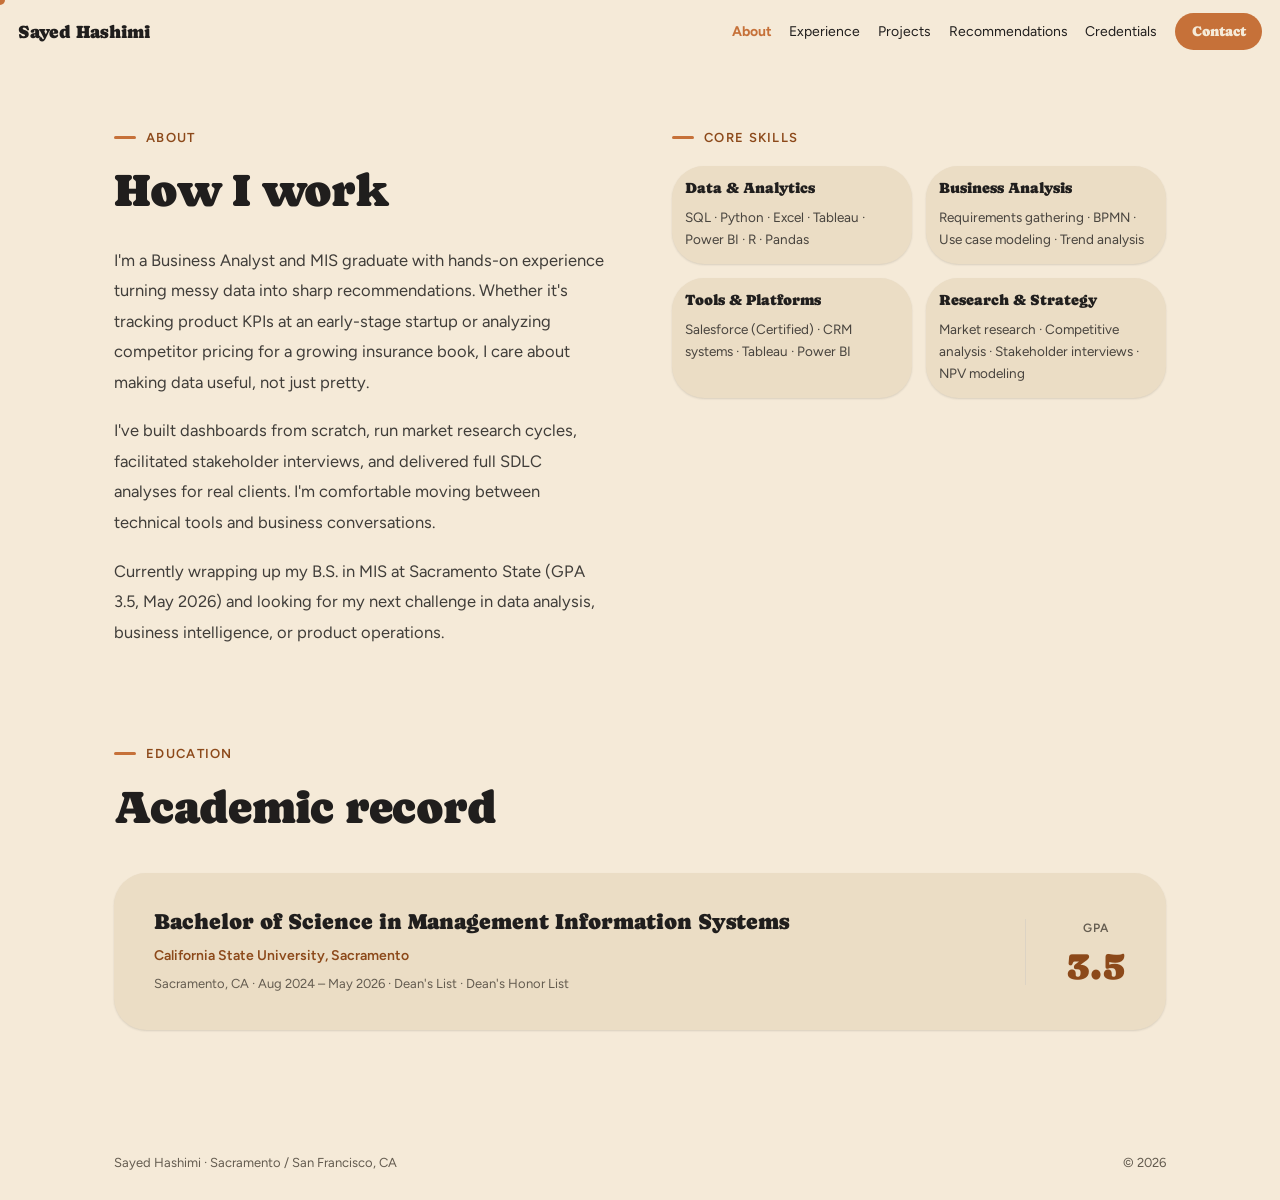
==== about/index.html @ 949e6beb "Restructure single-page portfolio into multi-page routing Replace anchor/fragment navigation (#about" ====
<!DOCTYPE html>
<html lang="en">
<head>
<meta charset="utf-8">
<meta name="viewport" content="width=device-width, initial-scale=1">
<title>About · Sayed Hashimi</title>
<link rel="stylesheet" href="../styles.css">
<style>
  html { scroll-behavior: smooth; }
  body { margin: 0; overflow-x: clip; text-wrap: pretty; }
  a { color: var(--color-accent-700); }
  a:hover { color: var(--color-accent-900); }
  @media (pointer: fine) and (hover: hover) {
    body, a, button { cursor: none; }
  }
  .wrap { max-width: 1180px; margin: 0 auto; padding: 0 clamp(24px, 5vw, 72px); }
  .kicker { display: flex; align-items: center; gap: 10px; font-size: 13px; font-weight: 600; letter-spacing: 0.1em; text-transform: uppercase; color: var(--color-accent-700); margin: 0 0 18px; }
  .kicker::before { content: ""; width: 22px; height: 3px; border-radius: 2px; background: var(--color-accent); display: block; }
  .h2 { font-family: var(--font-heading); font-weight: var(--font-heading-weight); font-size: clamp(32px, 3.6vw, 48px); line-height: 1.1; margin: 0 0 40px; }
</style>
</head>
<body>
<div style="background: var(--color-bg); color: var(--color-text); font-family: var(--font-body); line-height: 1.65;">
<div data-cursor-dot="" aria-hidden="true" style="position: fixed; left: 0; top: 0; width: 10px; height: 10px; background: var(--color-accent); border-radius: 50%; pointer-events: none; z-index: 9999; transform: translate(-50%, -50%); transition: width 0.25s cubic-bezier(0.22,1,0.36,1), height 0.25s cubic-bezier(0.22,1,0.36,1), opacity 0.25s, background 0.25s; display: none;"></div>

<nav class="nav" style="position: sticky; top: 0; z-index: 500; background: var(--color-bg);">
  <a class="nav-brand" href="../" style="color: inherit; text-decoration: none;">Sayed Hashimi</a>
  <button type="button" class="nav-toggle" aria-label="Toggle menu" aria-expanded="false" onclick="toggleNav(this)"><span></span><span></span><span></span></button>
  <div class="nav-menu" id="nav-menu">
    <a href="../about/" aria-current="page" onclick="closeNav()">About</a>
    <a href="../experience/" onclick="closeNav()">Experience</a>
    <a href="../projects/" onclick="closeNav()">Projects</a>
    <a href="../recommendations/" onclick="closeNav()">Recommendations</a>
    <a href="../credentials/" onclick="closeNav()">Credentials</a>
    <a class="btn btn-primary" href="../contact/" onclick="closeNav()">Contact</a>
  </div>
</nav>

<div class="wrap">

  <!-- ABOUT -->
  <section id="about" class="about-grid" style="padding: 64px 0 96px; display: grid; grid-template-columns: 1fr 1fr; gap: 64px; align-items: start;">
    <div>
      <div class="kicker">About</div>
      <h2 class="h2" style="margin-bottom: 28px;">How I work</h2>
      <div style="font-size: 16.5px; line-height: 1.85; color: color-mix(in srgb, var(--color-text) 85%, transparent);">
        <p style="margin: 0;">I'm a Business Analyst and MIS graduate with hands-on experience turning messy data into sharp recommendations. Whether it's tracking product KPIs at an early-stage startup or analyzing competitor pricing for a growing insurance book, I care about making data useful, not just pretty.</p>
        <p style="margin: 18px 0 0;">I've built dashboards from scratch, run market research cycles, facilitated stakeholder interviews, and delivered full SDLC analyses for real clients. I'm comfortable moving between technical tools and business conversations.</p>
        <p style="margin: 18px 0 0;">Currently wrapping up my B.S. in MIS at Sacramento State (GPA 3.5, May 2026) and looking for my next challenge in data analysis, business intelligence, or product operations.</p>
      </div>
    </div>
    <div>
      <div class="kicker">Core skills</div>
      <div style="display: grid; grid-template-columns: 1fr 1fr; gap: 14px;">
        <div class="card elev-sm">
          <div class="card-title" style="font-size: 15px;">Data &amp; Analytics</div>
          <div class="card-body" style="font-size: 13.5px;">SQL · Python · Excel · Tableau · Power BI · R · Pandas</div>
        </div>
        <div class="card elev-sm">
          <div class="card-title" style="font-size: 15px;">Business Analysis</div>
          <div class="card-body" style="font-size: 13.5px;">Requirements gathering · BPMN · Use case modeling · Trend analysis</div>
        </div>
        <div class="card elev-sm">
          <div class="card-title" style="font-size: 15px;">Tools &amp; Platforms</div>
          <div class="card-body" style="font-size: 13.5px;">Salesforce (Certified) · CRM systems · Tableau · Power BI</div>
        </div>
        <div class="card elev-sm">
          <div class="card-title" style="font-size: 15px;">Research &amp; Strategy</div>
          <div class="card-body" style="font-size: 13.5px;">Market research · Competitive analysis · Stakeholder interviews · NPV modeling</div>
        </div>
      </div>
    </div>
  </section>

  <!-- EDUCATION -->
  <section id="education" style="padding: 0 0 96px;">
    <div class="kicker">Education</div>
    <h2 class="h2">Academic record</h2>
    <div class="card elev-sm edu-grid" style="display: grid; grid-template-columns: 1fr auto; align-items: center; column-gap: 48px; padding: 36px 40px;">
      <div>
        <div class="card-title" style="font-size: 22px;">Bachelor of Science in Management Information Systems</div>
        <div style="font-size: 14px; color: var(--color-accent-700); font-weight: 600; margin: 8px 0 6px;">California State University, Sacramento</div>
        <div style="font-size: 13px; color: var(--color-neutral-700);">Sacramento, CA · Aug 2024 – May 2026 · Dean's List · Dean's Honor List</div>
      </div>
      <div style="text-align: center; border-left: 1px solid var(--color-neutral-300); padding-left: 40px;">
        <div style="font-size: 12px; color: var(--color-neutral-700); font-weight: 600; letter-spacing: 0.08em; text-transform: uppercase; white-space: nowrap;">GPA</div>
        <div style="font-family: var(--font-heading); font-weight: var(--font-heading-weight); font-size: 40px; color: var(--color-accent-700); line-height: 1; margin-top: 6px;">3.5</div>
      </div>
    </div>
  </section>

  <footer style="padding: 26px 0; display: flex; justify-content: space-between; align-items: center; flex-wrap: wrap; gap: 12px; font-size: 13px; color: var(--color-neutral-700);">
    <span>Sayed Hashimi · Sacramento / San Francisco, CA</span>
    <span>© 2026</span>
  </footer>
</div>
</div>

<script>
function toggleNav(btn){
  var menu = document.getElementById('nav-menu');
  if (!menu) return;
  var open = menu.classList.toggle('open');
  if (btn) btn.setAttribute('aria-expanded', open ? 'true' : 'false');
}
function closeNav(){
  var menu = document.getElementById('nav-menu');
  if (menu) menu.classList.remove('open');
  var btn = document.querySelector('.nav-toggle');
  if (btn) btn.setAttribute('aria-expanded', 'false');
}

document.addEventListener('DOMContentLoaded', function(){
  if (!window.matchMedia('(pointer: fine) and (hover: hover)').matches) return;
  const cur = document.querySelector('[data-cursor-dot]');
  if (!cur) return;
  cur.style.display = 'block';
  let mx = 0, my = 0, cx = 0, cy = 0;
  document.addEventListener('mousemove', (e) => { mx = e.clientX; my = e.clientY; }, { passive: true });
  function loop(){
    cx += (mx - cx) * 0.16;
    cy += (my - cy) * 0.16;
    cur.style.left = cx + 'px';
    cur.style.top = cy + 'px';
    requestAnimationFrame(loop);
  }
  loop();
  const grow = () => { cur.style.width = '36px'; cur.style.height = '36px'; cur.style.opacity = '0.5'; };
  const shrink = () => { cur.style.width = '10px'; cur.style.height = '10px'; cur.style.opacity = '1'; };
  document.querySelectorAll('a, button').forEach((el) => {
    el.addEventListener('mouseenter', grow);
    el.addEventListener('mouseleave', shrink);
  });
});
</script>
</body>
</html>
---- styles.css ----
/* Organic — design-system tokens and component classes. This file is the source of truth for the system's look; retune it here and see readme.md. */
@import url('https://fonts.googleapis.com/css2?family=Caprasimo:wght@400&family=Figtree:wght@400;600;700&display=swap');

:root {
  --color-bg: #f5ead8;
  --color-surface: #ebddc5;
  --color-text: #201e1d;
  --color-accent: #c67139;
  --color-accent-2: #7a8a5e;
  --color-divider: color-mix(in srgb, #201e1d 16%, transparent);

  /* Tonal ramps — generated in OKLCH on one shared lightness scale, so the
     same step of any role matches the others in visual value. */
  --color-neutral-100: #f9f4ed;
  --color-neutral-200: #eee7db;
  --color-neutral-300: #dcd3c4;
  --color-neutral-400: #c0b6a5;
  --color-neutral-500: #a19786;
  --color-neutral-600: #82796a;
  --color-neutral-700: #645c50;
  --color-neutral-800: #474238;
  --color-neutral-900: #2e2b25;

  --color-accent-100: #fff2eb;
  --color-accent-200: #ffe1d0;
  --color-accent-300: #ffc6a5;
  --color-accent-400: #f6a06b;
  --color-accent-500: #d67f48;
  --color-accent-600: #b2622d;
  --color-accent-700: #8c491a;
  --color-accent-800: #643312;
  --color-accent-900: #402310;

  --color-accent-2-100: #f0fae1;
  --color-accent-2-200: #e1eecc;
  --color-accent-2-300: #ccdbb2;
  --color-accent-2-400: #aebf92;
  --color-accent-2-500: #8fa073;
  --color-accent-2-600: #728157;
  --color-accent-2-700: #56633f;
  --color-accent-2-800: #3d472b;
  --color-accent-2-900: #272e1b;

  --font-heading: "Caprasimo", system-ui, sans-serif;
  --font-heading-weight: 400;
  --font-body: "Figtree", system-ui, sans-serif;

  --space-1: 4.4px;
  --space-2: 8.8px;
  --space-3: 13.2px;
  --space-4: 17.6px;
  --space-6: 26.4px;
  --space-8: 35.2px;

  --radius-sm: 8px;
  --radius-md: 16px;
  --radius-lg: 28px;

  /* Elevation — derived from the ground: soft ink-tinted shadows on a
     light theme, a hairline edge + ambient darkness on a dark one. */
  --shadow-sm: 0 1px 2px color-mix(in srgb, #2e2b25 14%, transparent);
  --shadow-md: 0 3px 10px color-mix(in srgb, #2e2b25 16%, transparent);
  --shadow-lg: 0 12px 32px color-mix(in srgb, #2e2b25 22%, transparent);
}

body {
  background: var(--color-bg);
  color: var(--color-text);
  font-family: var(--font-body);
}
h1, h2, h3, h4 { font-family: var(--font-heading); font-weight: var(--font-heading-weight); }

.washed{filter:saturate(0.6) contrast(0.85) brightness(1.1) opacity(0.94)}

/* ══════════════════════════════════════════════════════════════════════════
   Components — built with the tokens above. Plain CSS
   on plain HTML: no JavaScript, no build step. Each class is documented in
   readme.md and demonstrated in foundations/ and components/.
   ══════════════════════════════════════════════════════════════════════ */

*, *::before, *::after { box-sizing: border-box; }
body { margin: 0; font-size: 15px; line-height: 1.55; font-weight: 400; }
h1, h2, h3, h4, h5, h6 {
  font-family: var(--font-heading); font-weight: var(--font-heading-weight);
  line-height: 1.12; letter-spacing: -0.015em; margin: 0 0 var(--space-2);
}
h1 { font-size: 42px; }
h2 { font-size: 32px; }
h3 { font-size: 25px; }
h4 { font-size: 20px; }
h5 { font-size: 16px; }
h6 { font-size: 13px; }
h6 { letter-spacing: 0.08em; text-transform: uppercase; }
p { margin: 0 0 var(--space-3); }
a { color: var(--color-accent); text-underline-offset: 3px; }
img { display: block; max-width: 100%; }
figure { margin: 0; }
figcaption {
  font-size: 11px; margin-top: var(--space-1);
  color: color-mix(in srgb, var(--color-text) 55%, transparent);
}
.text-muted { color: color-mix(in srgb, var(--color-text) 55%, transparent); }
:focus { outline: none; }
:focus-visible { outline: 2px solid var(--color-accent); outline-offset: 2px; }
::selection { background: color-mix(in srgb, var(--color-accent) 30%, transparent); }

/* — rules — */
.hr {
  height: 1px; border: 0; margin: var(--space-4) 0;
  background: var(--color-divider);
}

/* — buttons — */
.btn {
  display: inline-flex; align-items: center; justify-content: center; gap: 6px;
  cursor: pointer; text-decoration: none;
  font-family: var(--font-heading); font-weight: var(--font-heading-weight);
  font-size: 14px; line-height: 1.2; color: var(--color-text); /* matches the .input's 14px —
     the pair sits side by side in sign-up rows */
  background: transparent; border: 1px solid transparent;
  padding: var(--space-2) calc(var(--space-3) * 1.2);
  border-radius: var(--radius-md);
}
.btn svg { display: block; }
.btn:disabled { opacity: 0.45; cursor: not-allowed; }
.btn-primary { background: var(--color-accent); color: var(--color-bg); }
.btn-primary:hover { background: var(--color-accent-600); }
.btn-primary:active { background: var(--color-accent-700); }
.btn-secondary { border-color: var(--color-divider); }
.btn-secondary:hover { background: color-mix(in srgb, var(--color-text) 7%, transparent); }
.btn-secondary:active { background: color-mix(in srgb, var(--color-text) 14%, transparent); }
.btn-ghost { color: var(--color-accent); padding-inline: var(--space-1); }
.btn-ghost:hover { background: color-mix(in srgb, var(--color-accent) 10%, transparent); }
.btn-ghost:active { background: color-mix(in srgb, var(--color-accent) 18%, transparent); }
.btn-icon { width: 36px; height: 36px; padding: 0; }
.btn-block { width: 100%; margin-top: var(--space-2); }

/* — forms — */
.field > label {
  display: block; font-size: 12px; margin-bottom: 5px;
  color: color-mix(in srgb, var(--color-text) 70%, transparent);
}
.input {
  width: 100%; min-height: 36px; padding: 6px 10px; font: inherit;
  font-size: 14px; color: var(--color-text); caret-color: var(--color-accent);
  background: var(--color-surface);
  border: 1px solid var(--color-divider); border-radius: var(--radius-md);
}
.input:hover { border-color: color-mix(in srgb, var(--color-text) 45%, transparent); }
.input:focus-visible { border-color: var(--color-accent); outline-offset: 0; }
textarea.input { min-height: 90px; resize: vertical; }
.radio { display: inline-flex; align-items: center; gap: 8px; cursor: pointer; font-size: 14px; }
.radio input, .seg-opt input {
  position: absolute; opacity: 0; width: 0; height: 0; pointer-events: none;
}
.radio .dot {
  width: 16px; height: 16px; flex: none; border-radius: 50%;
  border: 1.5px solid var(--color-divider);
}
.radio:hover .dot { border-color: var(--color-accent); }
.radio input:checked + .dot {
  border-color: var(--color-accent); background: var(--color-accent);
  box-shadow: inset 0 0 0 4px var(--color-bg);
}
.radio input:focus-visible + .dot { outline: 2px solid var(--color-accent); outline-offset: 2px; }
.seg {
  display: inline-flex; overflow: hidden;
  border: 1px solid var(--color-divider); border-radius: var(--radius-md);
}
.seg-opt {
  display: inline-flex; align-items: center; gap: 6px;
  padding: 7px 12px; font-size: 13px; cursor: pointer;
}
.seg-opt + .seg-opt { border-left: 1px solid var(--color-divider); }
.seg-opt:has(input:checked) { background: var(--color-accent); color: var(--color-bg); }
.seg-opt:not(:has(input:checked)):hover { background: color-mix(in srgb, var(--color-text) 7%, transparent); }
.seg-opt:has(input:focus-visible) { outline: 2px solid var(--color-accent); outline-offset: -2px; }

/* — cards — */
.card {
  display: flex; flex-direction: column; gap: var(--space-2);
  padding: var(--space-3); border-radius: var(--radius-md); background: var(--color-surface);
}
.card-kicker { font-size: 10px; letter-spacing: 0.1em; text-transform: uppercase; color: var(--color-accent); }
.card-title {
  font-family: var(--font-heading); font-weight: var(--font-heading-weight);
  font-size: 17px; line-height: 1.2;
}
.card-body { margin: 0; font-size: 13px; opacity: 0.8; flex: 1; }
.card-meta {
  display: flex; align-items: center; gap: 6px; font-size: 11px;
  color: color-mix(in srgb, var(--color-text) 50%, transparent);
}
.elev-sm { box-shadow: var(--shadow-sm); }
.elev-md { box-shadow: var(--shadow-md); }
.elev-lg { box-shadow: var(--shadow-lg); }

/* — tags — */
.tag {
  display: inline-flex; align-items: center; font-size: 11px;
  letter-spacing: 0.02em; padding: 3px 10px;
  border-radius: calc(var(--radius-md) * 0.75);
}
.tag-accent { background: var(--color-accent-100); color: var(--color-accent-800); }
.tag-accent-2 { background: var(--color-accent-2-100); color: var(--color-accent-2-800); }
.tag-neutral { background: var(--color-neutral-100); color: var(--color-neutral-800); }
.tag-outline { border: 1px solid var(--color-accent); color: var(--color-accent); }

/* — navigation — */
.nav {
  display: flex; align-items: center; gap: var(--space-4);
  padding: var(--space-3) var(--space-4);
  border-bottom: none;
}
.nav-brand {
  font-family: var(--font-heading); font-weight: var(--font-heading-weight);
  font-size: 18px; margin-right: auto;
}
.nav a { color: inherit; text-decoration: none; font-size: 14px; }
.nav a:hover, .nav a[aria-current='page'] { color: var(--color-accent); }
/* active page marker — bolder than a plain hover so the current page reads clearly */
.nav a[aria-current='page'] { font-weight: 700; }
/* the brand is now a link home; keep its heading size despite the .nav a rule */
.nav a.nav-brand { font-size: 18px; }
/* the Contact link is a filled button; keep its light-on-accent text in all states */
.nav a.btn-primary, .nav a.btn-primary:hover { color: var(--color-bg); }

/* — tables — */
.table { width: 100%; border-collapse: collapse; font-size: 14px; }
.table th {
  text-align: left; font-size: 11px; letter-spacing: 0.08em; text-transform: uppercase;
  color: color-mix(in srgb, var(--color-text) 60%, transparent);
  padding: var(--space-2); border-bottom: 1px solid var(--color-divider);
}
.table td {
  padding: var(--space-2);
  border-bottom: 1px solid color-mix(in srgb, var(--color-text) 8%, transparent);
}
.table tbody tr:hover { background: color-mix(in srgb, var(--color-text) 4%, transparent); }

/* — dialog — */
.dialog-backdrop {
  position: fixed; inset: 0; display: grid; place-items: center;
  padding: var(--space-4);
  background: color-mix(in srgb, var(--color-neutral-900) 50%, transparent);
}
.dialog {
  width: min(440px, 100%); display: flex; flex-direction: column; gap: var(--space-3);
  padding: var(--space-4); border-radius: var(--radius-lg);
  background: var(--color-surface); box-shadow: var(--shadow-lg);
}
.dialog-title {
  font-family: var(--font-heading); font-weight: var(--font-heading-weight);
  font-size: 20px;
}
.dialog-body { font-size: 14px; opacity: 0.85; }
.dialog-actions { display: flex; justify-content: flex-end; gap: var(--space-2); margin-top: var(--space-2); }

/* — rounded frame: everything softens, small controls go pill — */
.card, .dialog { border-radius: calc(var(--radius-lg) * 1.15); }
.btn, .tag, .seg, .input { border-radius: 999px; }
.input { padding-inline: 14px; }

/* ══════════════════════════════════════════════════════════════════════════
   Responsive — mobile-only overrides. Every rule below is gated behind a
   max-width media query (except the two nav defaults, which are inert on
   desktop: display:contents lets .nav-menu pass through as if it weren't
   there, and .nav-toggle is hidden). Desktop layout is unchanged.
   ══════════════════════════════════════════════════════════════════════ */
.nav-menu { display: contents; }
.nav-toggle { display: none; }

@media (max-width: 860px) {
  #home.hero-grid { grid-template-columns: 1fr !important; gap: 32px !important; padding-top: 56px !important; }
  #home.hero-grid .hero-photo { max-width: 260px; justify-self: start; }
  /* decorative accent circle bleeds off-screen and widens the page on phones */
  #home.hero-grid > div:first-child { display: none !important; }
  #about.about-grid { grid-template-columns: 1fr !important; gap: 40px !important; }
}

@media (max-width: 820px) {
  .nav { position: sticky; }
  .nav-brand { margin-right: auto; }
  .nav-toggle {
    display: inline-flex; flex-direction: column; align-items: center; justify-content: center; gap: 4px;
    width: 42px; height: 42px; padding: 0; cursor: pointer;
    background: transparent; border: 1px solid var(--color-divider); border-radius: 12px;
  }
  .nav-toggle span { display: block; width: 18px; height: 2px; border-radius: 2px; background: var(--color-text); }
  .nav-menu {
    display: none; position: absolute; top: calc(100% + 6px); right: 12px; left: 12px;
    flex-direction: column; align-items: stretch; gap: 4px; padding: 12px;
    background: var(--color-surface); border-radius: var(--radius-md); box-shadow: var(--shadow-lg);
  }
  .nav-menu.open { display: flex; }
  .nav-menu a { padding: 11px 14px; border-radius: 999px; font-size: 15px; text-decoration: none; }
  .nav-menu a:hover { background: color-mix(in srgb, var(--color-text) 6%, transparent); }
  .nav-menu .btn { width: 100%; margin-top: 4px; }
}

@media (max-width: 640px) {
  .proj-grid { grid-template-columns: 1fr !important; }
  .edu-grid { grid-template-columns: 1fr !important; row-gap: 22px; text-align: left; }
  .edu-grid > div:last-child { border-left: 0 !important; padding-left: 0 !important; text-align: left !important; }
}
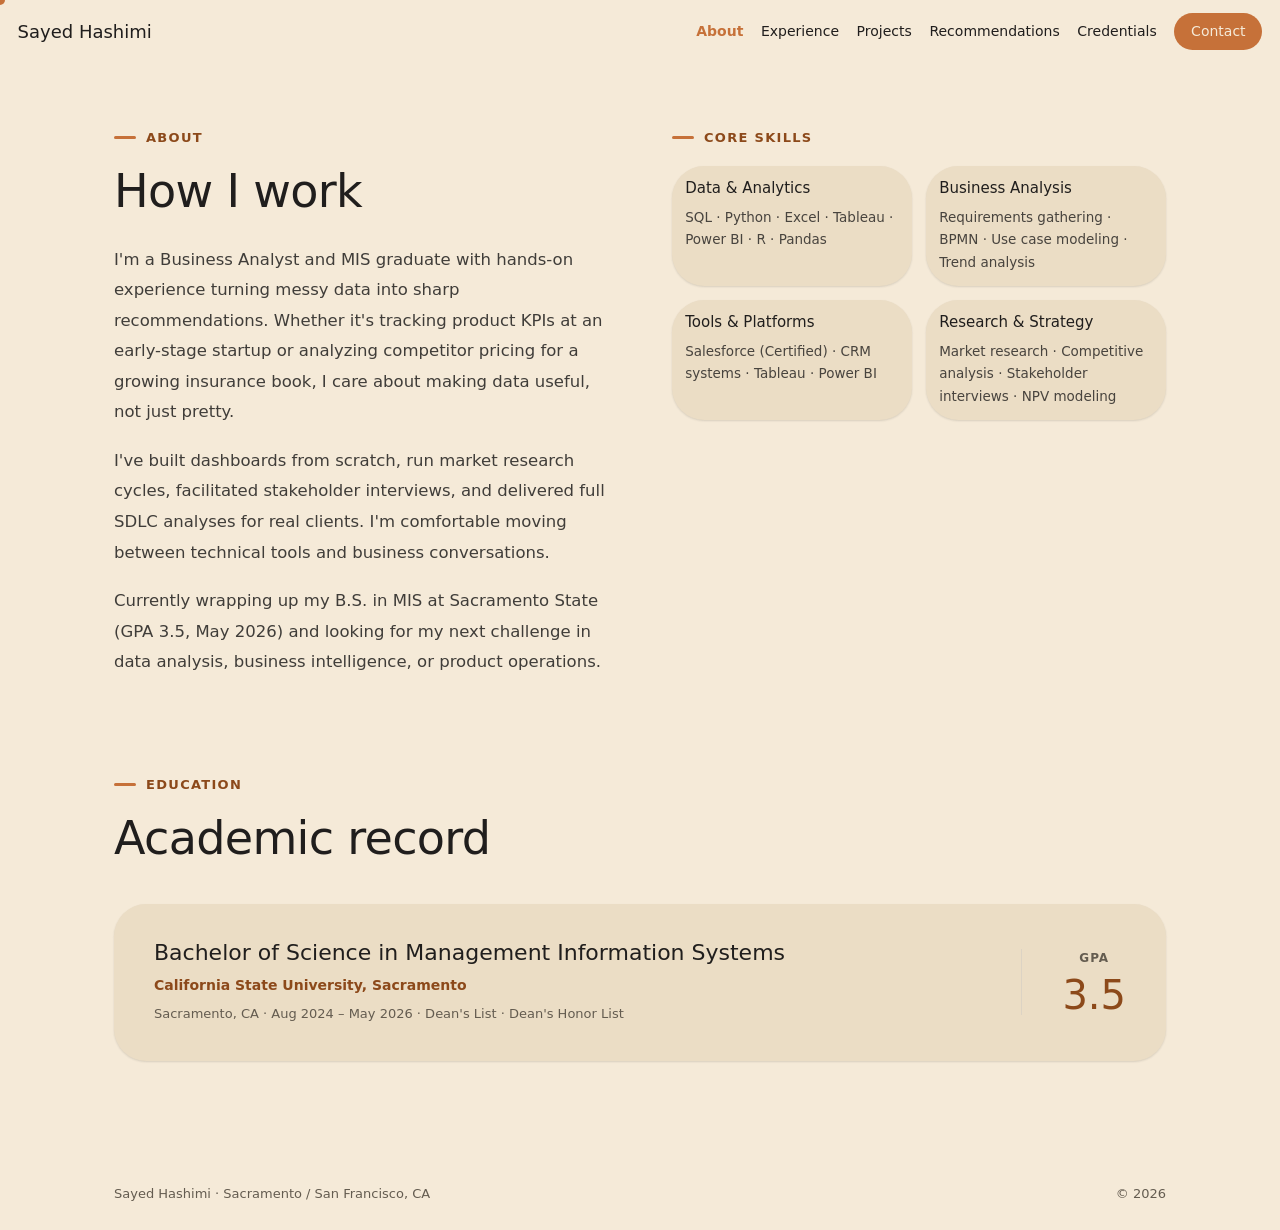
==== commit bb641690: "Add Content-Security-Policy and Referrer-Policy meta tags to all pages GitHub Pages cannot set custo" ====
--- a/about/index.html
+++ b/about/index.html
@@ -3,6 +3,8 @@
 <head>
 <meta charset="utf-8">
 <meta name="viewport" content="width=device-width, initial-scale=1">
+<meta http-equiv="Content-Security-Policy" content="default-src 'self'; base-uri 'self'; object-src 'none'; script-src 'self' 'unsafe-inline'; style-src 'self' 'unsafe-inline' https://fonts.googleapis.com; font-src https://fonts.gstatic.com; img-src 'self' data:; connect-src 'self' https://api.web3forms.com; form-action 'self' https://api.web3forms.com">
+<meta name="referrer" content="strict-origin-when-cross-origin">
 <title>About · Sayed Hashimi</title>
 <link rel="stylesheet" href="../styles.css">
 <style>
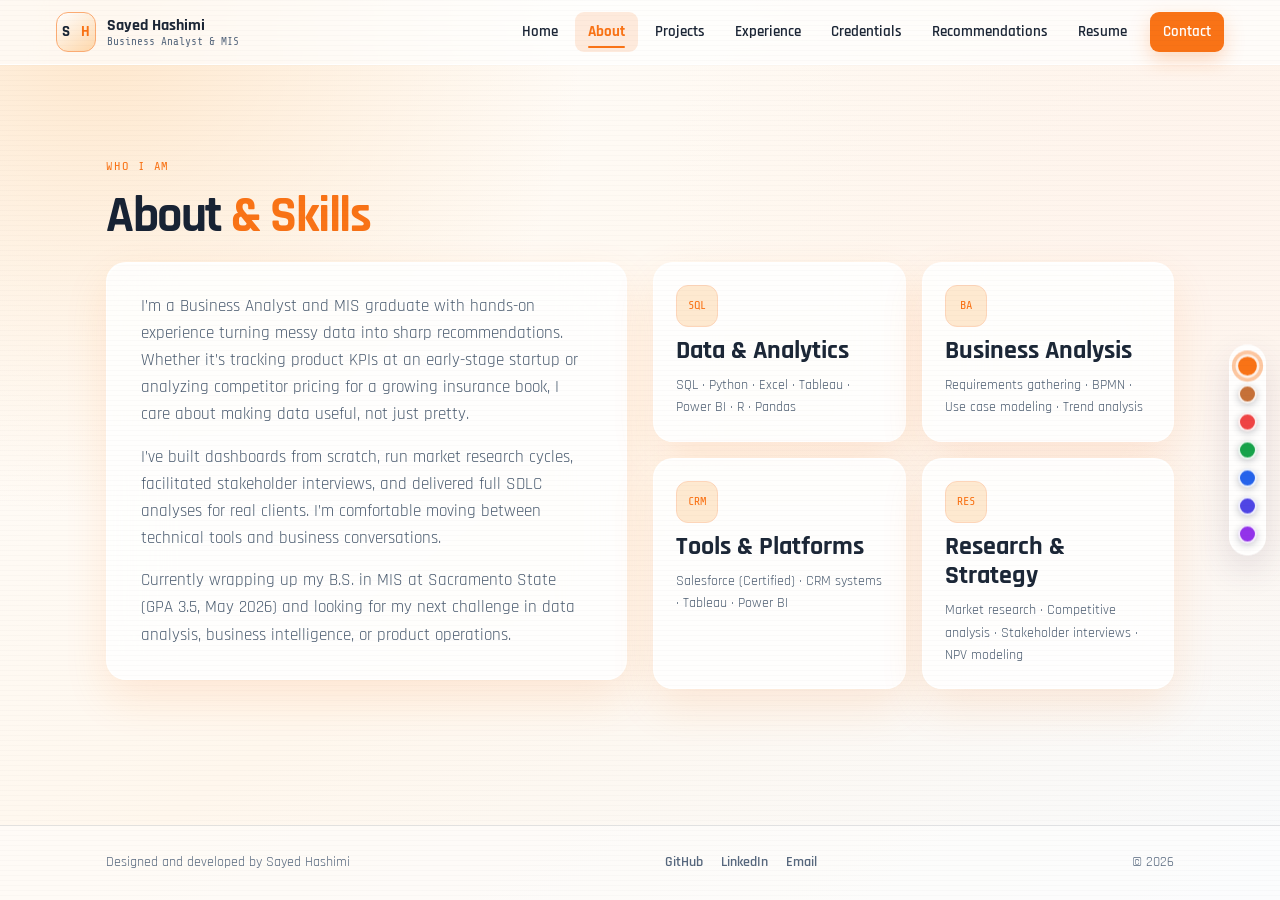
==== commit 0d03f136: "Rebuild portfolio panes with glass theme, resume page and iOS support Keep the multi-page structure " ====
--- a/about/index.html
+++ b/about/index.html
@@ -2,138 +2,88 @@
 <html lang="en">
 <head>
 <meta charset="utf-8">
-<meta name="viewport" content="width=device-width, initial-scale=1">
-<meta http-equiv="Content-Security-Policy" content="default-src 'self'; base-uri 'self'; object-src 'none'; script-src 'self' 'unsafe-inline'; style-src 'self' 'unsafe-inline' https://fonts.googleapis.com; font-src https://fonts.gstatic.com; img-src 'self' data:; connect-src 'self' https://api.web3forms.com; form-action 'self' https://api.web3forms.com">
-<meta name="referrer" content="strict-origin-when-cross-origin">
-<title>About · Sayed Hashimi</title>
+<meta name="viewport" content="width=device-width, initial-scale=1, viewport-fit=cover">
+<title>About &middot; Sayed Hashimi</title>
+<meta name="description" content="About Sayed Hashimi: Business Analyst and MIS graduate, and the skills behind the work.">
+<meta name="theme-color" content="#ffffff">
+<meta name="apple-mobile-web-app-title" content="Sayed Hashimi">
+<meta name="apple-mobile-web-app-capable" content="yes">
+<meta name="apple-mobile-web-app-status-bar-style" content="default">
+<link rel="apple-touch-icon" href="../assets/apple-touch-icon.png">
+<link rel="preconnect" href="https://fonts.googleapis.com">
+<link rel="preconnect" href="https://fonts.gstatic.com" crossorigin>
+<link rel="stylesheet" href="https://fonts.googleapis.com/css2?family=Rajdhani:wght@400;500;600;700&family=Share+Tech+Mono&display=swap">
 <link rel="stylesheet" href="../styles.css">
-<style>
-  html { scroll-behavior: smooth; }
-  body { margin: 0; overflow-x: clip; text-wrap: pretty; }
-  a { color: var(--color-accent-700); }
-  a:hover { color: var(--color-accent-900); }
-  @media (pointer: fine) and (hover: hover) {
-    body, a, button { cursor: none; }
-  }
-  .wrap { max-width: 1180px; margin: 0 auto; padding: 0 clamp(24px, 5vw, 72px); }
-  .kicker { display: flex; align-items: center; gap: 10px; font-size: 13px; font-weight: 600; letter-spacing: 0.1em; text-transform: uppercase; color: var(--color-accent-700); margin: 0 0 18px; }
-  .kicker::before { content: ""; width: 22px; height: 3px; border-radius: 2px; background: var(--color-accent); display: block; }
-  .h2 { font-family: var(--font-heading); font-weight: var(--font-heading-weight); font-size: clamp(32px, 3.6vw, 48px); line-height: 1.1; margin: 0 0 40px; }
-</style>
+<script>/* apply the saved accent before first paint so panes never flash */
+try{var h=localStorage.getItem('hue');if(h)document.documentElement.setAttribute('data-hue',h);}catch(e){}</script>
 </head>
 <body>
-<div style="background: var(--color-bg); color: var(--color-text); font-family: var(--font-body); line-height: 1.65;">
-<div data-cursor-dot="" aria-hidden="true" style="position: fixed; left: 0; top: 0; width: 10px; height: 10px; background: var(--color-accent); border-radius: 50%; pointer-events: none; z-index: 9999; transform: translate(-50%, -50%); transition: width 0.25s cubic-bezier(0.22,1,0.36,1), height 0.25s cubic-bezier(0.22,1,0.36,1), opacity 0.25s, background 0.25s; display: none;"></div>
-
-<nav class="nav" style="position: sticky; top: 0; z-index: 500; background: var(--color-bg);">
-  <a class="nav-brand" href="../" style="color: inherit; text-decoration: none;">Sayed Hashimi</a>
-  <button type="button" class="nav-toggle" aria-label="Toggle menu" aria-expanded="false" onclick="toggleNav(this)"><span></span><span></span><span></span></button>
-  <div class="nav-menu" id="nav-menu">
-    <a href="../about/" aria-current="page" onclick="closeNav()">About</a>
-    <a href="../experience/" onclick="closeNav()">Experience</a>
-    <a href="../projects/" onclick="closeNav()">Projects</a>
-    <a href="../recommendations/" onclick="closeNav()">Recommendations</a>
-    <a href="../credentials/" onclick="closeNav()">Credentials</a>
-    <a class="btn btn-primary" href="../contact/" onclick="closeNav()">Contact</a>
+<a class="skip" href="#main">Skip to main content</a>
+<nav class="topnav" id="topnav">
+  <a class="brand" href="../">
+    <span class="brand-mark" aria-hidden="true"><span>S</span><span>H</span></span>
+    <span class="brand-copy"><span class="brand-name">Sayed Hashimi</span><span class="brand-role">Business Analyst &amp; MIS</span></span>
+  </a>
+  <button type="button" class="burger" id="burger" aria-label="Toggle menu" aria-expanded="false" aria-controls="navlinks"><span></span><span></span><span></span></button>
+  <div class="navlinks" id="navlinks">
+    <a href="../">Home</a>
+    <a href="../about/" aria-current="page">About</a>
+    <a href="../projects/">Projects</a>
+    <a href="../experience/">Experience</a>
+    <a href="../credentials/">Credentials</a>
+    <a href="../recommendations/">Recommendations</a>
+    <a href="../resume/">Resume</a>
+    <a class="nav-cta" href="../contact/">Contact</a>
   </div>
 </nav>
 
-<div class="wrap">
+<div class="hue-rail" role="group" aria-label="Accent colour">
+  <button type="button" class="hue" data-hue="orange" style="--sw:#f97316" aria-label="Orange accent" aria-pressed="false"></button>
+  <button type="button" class="hue" data-hue="terracotta" style="--sw:#c67139" aria-label="Terracotta accent" aria-pressed="false"></button>
+  <button type="button" class="hue" data-hue="red" style="--sw:#ef4444" aria-label="Red accent" aria-pressed="false"></button>
+  <button type="button" class="hue" data-hue="green" style="--sw:#16a34a" aria-label="Green accent" aria-pressed="false"></button>
+  <button type="button" class="hue" data-hue="blue" style="--sw:#2563eb" aria-label="Blue accent" aria-pressed="false"></button>
+  <button type="button" class="hue" data-hue="indigo" style="--sw:#4f46e5" aria-label="Indigo accent" aria-pressed="false"></button>
+  <button type="button" class="hue" data-hue="violet" style="--sw:#9333ea" aria-label="Violet accent" aria-pressed="false"></button>
+</div>
 
-  <!-- ABOUT -->
-  <section id="about" class="about-grid" style="padding: 64px 0 96px; display: grid; grid-template-columns: 1fr 1fr; gap: 64px; align-items: start;">
-    <div>
-      <div class="kicker">About</div>
-      <h2 class="h2" style="margin-bottom: 28px;">How I work</h2>
-      <div style="font-size: 16.5px; line-height: 1.85; color: color-mix(in srgb, var(--color-text) 85%, transparent);">
-        <p style="margin: 0;">I'm a Business Analyst and MIS graduate with hands-on experience turning messy data into sharp recommendations. Whether it's tracking product KPIs at an early-stage startup or analyzing competitor pricing for a growing insurance book, I care about making data useful, not just pretty.</p>
-        <p style="margin: 18px 0 0;">I've built dashboards from scratch, run market research cycles, facilitated stakeholder interviews, and delivered full SDLC analyses for real clients. I'm comfortable moving between technical tools and business conversations.</p>
-        <p style="margin: 18px 0 0;">Currently wrapping up my B.S. in MIS at Sacramento State (GPA 3.5, May 2026) and looking for my next challenge in data analysis, business intelligence, or product operations.</p>
+<main id="main">
+
+<section class="sec">
+  <div class="shell">
+    <p class="eyebrow reveal">Who I am</p>
+    <h1 class="sec-title reveal">About <em>&amp; Skills</em></h1>
+    <div class="about-wrap">
+      <div class="glass about-card reveal">
+        <p>I&rsquo;m a Business Analyst and MIS graduate with hands-on experience turning messy data into sharp recommendations. Whether it&rsquo;s tracking product KPIs at an early-stage startup or analyzing competitor pricing for a growing insurance book, I care about making data useful, not just pretty.</p>
+        <p>I&rsquo;ve built dashboards from scratch, run market research cycles, facilitated stakeholder interviews, and delivered full SDLC analyses for real clients. I&rsquo;m comfortable moving between technical tools and business conversations.</p>
+        <p>Currently wrapping up my B.S. in MIS at Sacramento State (GPA 3.5, May 2026) and looking for my next challenge in data analysis, business intelligence, or product operations.</p>
+      </div>
+      <div class="skills stagger">
+        <div class="glass skill reveal"><span class="skill-ico">SQL</span><h2>Data &amp; Analytics</h2><p>SQL &middot; Python &middot; Excel &middot; Tableau &middot; Power BI &middot; R &middot; Pandas</p></div>
+        <div class="glass skill reveal"><span class="skill-ico">BA</span><h2>Business Analysis</h2><p>Requirements gathering &middot; BPMN &middot; Use case modeling &middot; Trend analysis</p></div>
+        <div class="glass skill reveal"><span class="skill-ico">CRM</span><h2>Tools &amp; Platforms</h2><p>Salesforce (Certified) &middot; CRM systems &middot; Tableau &middot; Power BI</p></div>
+        <div class="glass skill reveal"><span class="skill-ico">RES</span><h2>Research &amp; Strategy</h2><p>Market research &middot; Competitive analysis &middot; Stakeholder interviews &middot; NPV modeling</p></div>
       </div>
     </div>
-    <div>
-      <div class="kicker">Core skills</div>
-      <div style="display: grid; grid-template-columns: 1fr 1fr; gap: 14px;">
-        <div class="card elev-sm">
-          <div class="card-title" style="font-size: 15px;">Data &amp; Analytics</div>
-          <div class="card-body" style="font-size: 13.5px;">SQL · Python · Excel · Tableau · Power BI · R · Pandas</div>
-        </div>
-        <div class="card elev-sm">
-          <div class="card-title" style="font-size: 15px;">Business Analysis</div>
-          <div class="card-body" style="font-size: 13.5px;">Requirements gathering · BPMN · Use case modeling · Trend analysis</div>
-        </div>
-        <div class="card elev-sm">
-          <div class="card-title" style="font-size: 15px;">Tools &amp; Platforms</div>
-          <div class="card-body" style="font-size: 13.5px;">Salesforce (Certified) · CRM systems · Tableau · Power BI</div>
-        </div>
-        <div class="card elev-sm">
-          <div class="card-title" style="font-size: 15px;">Research &amp; Strategy</div>
-          <div class="card-body" style="font-size: 13.5px;">Market research · Competitive analysis · Stakeholder interviews · NPV modeling</div>
-        </div>
-      </div>
-    </div>
-  </section>
+  </div>
+</section>
 
-  <!-- EDUCATION -->
-  <section id="education" style="padding: 0 0 96px;">
-    <div class="kicker">Education</div>
-    <h2 class="h2">Academic record</h2>
-    <div class="card elev-sm edu-grid" style="display: grid; grid-template-columns: 1fr auto; align-items: center; column-gap: 48px; padding: 36px 40px;">
-      <div>
-        <div class="card-title" style="font-size: 22px;">Bachelor of Science in Management Information Systems</div>
-        <div style="font-size: 14px; color: var(--color-accent-700); font-weight: 600; margin: 8px 0 6px;">California State University, Sacramento</div>
-        <div style="font-size: 13px; color: var(--color-neutral-700);">Sacramento, CA · Aug 2024 – May 2026 · Dean's List · Dean's Honor List</div>
-      </div>
-      <div style="text-align: center; border-left: 1px solid var(--color-neutral-300); padding-left: 40px;">
-        <div style="font-size: 12px; color: var(--color-neutral-700); font-weight: 600; letter-spacing: 0.08em; text-transform: uppercase; white-space: nowrap;">GPA</div>
-        <div style="font-family: var(--font-heading); font-weight: var(--font-heading-weight); font-size: 40px; color: var(--color-accent-700); line-height: 1; margin-top: 6px;">3.5</div>
-      </div>
-    </div>
-  </section>
+</main>
 
-  <footer style="padding: 26px 0; display: flex; justify-content: space-between; align-items: center; flex-wrap: wrap; gap: 12px; font-size: 13px; color: var(--color-neutral-700);">
-    <span>Sayed Hashimi · Sacramento / San Francisco, CA</span>
-    <span>© 2026</span>
-  </footer>
-</div>
-</div>
+<footer class="foot">
+  <div class="shell foot-in">
+    <span>Designed and developed by Sayed Hashimi</span>
+    <span class="footer-social">
+      <a href="https://github.com/SayedOmarHashimi" target="_blank" rel="noopener">GitHub</a>
+      <a href="https://www.linkedin.com/in/sayedhashimi12/" target="_blank" rel="noopener">LinkedIn</a>
+      <a href="mailto:omarhashimi12@gmail.com">Email</a>
+    </span>
+    <span>&copy; 2026</span>
+  </div>
+</footer>
 
-<script>
-function toggleNav(btn){
-  var menu = document.getElementById('nav-menu');
-  if (!menu) return;
-  var open = menu.classList.toggle('open');
-  if (btn) btn.setAttribute('aria-expanded', open ? 'true' : 'false');
-}
-function closeNav(){
-  var menu = document.getElementById('nav-menu');
-  if (menu) menu.classList.remove('open');
-  var btn = document.querySelector('.nav-toggle');
-  if (btn) btn.setAttribute('aria-expanded', 'false');
-}
-
-document.addEventListener('DOMContentLoaded', function(){
-  if (!window.matchMedia('(pointer: fine) and (hover: hover)').matches) return;
-  const cur = document.querySelector('[data-cursor-dot]');
-  if (!cur) return;
-  cur.style.display = 'block';
-  let mx = 0, my = 0, cx = 0, cy = 0;
-  document.addEventListener('mousemove', (e) => { mx = e.clientX; my = e.clientY; }, { passive: true });
-  function loop(){
-    cx += (mx - cx) * 0.16;
-    cy += (my - cy) * 0.16;
-    cur.style.left = cx + 'px';
-    cur.style.top = cy + 'px';
-    requestAnimationFrame(loop);
-  }
-  loop();
-  const grow = () => { cur.style.width = '36px'; cur.style.height = '36px'; cur.style.opacity = '0.5'; };
-  const shrink = () => { cur.style.width = '10px'; cur.style.height = '10px'; cur.style.opacity = '1'; };
-  document.querySelectorAll('a, button').forEach((el) => {
-    el.addEventListener('mouseenter', grow);
-    el.addEventListener('mouseleave', shrink);
-  });
-});
-</script>
+<a href="#main" class="totop" id="totop" aria-label="Back to top">&#8593;</a>
+<script src="../assets/site.js" defer></script>
 </body>
 </html>
--- a/styles.css
+++ b/styles.css
@@ -1,306 +1,665 @@
-/* Organic — design-system tokens and component classes. This file is the source of truth for the system's look; retune it here and see readme.md. */
-@import url('https://fonts.googleapis.com/css2?family=Caprasimo:wght@400&family=Figtree:wght@400;600;700&display=swap');
+/* ═══════════════════════════════════════════════════════════════════
+   Version B — the reference site's actual deployed treatment:
+   "White Glass + Rainbow". Light ground, frosted translucent cards,
+   one switchable accent hue, Rajdhani + Share Tech Mono.
+   Committed single visual world (the glass IS the subject), so every
+   colour is painted explicitly and nothing borrows the host ground.
+   ═══════════════════════════════════════════════════════════════ */
 
 :root {
-  --color-bg: #f5ead8;
-  --color-surface: #ebddc5;
-  --color-text: #201e1d;
-  --color-accent: #c67139;
-  --color-accent-2: #7a8a5e;
-  --color-divider: color-mix(in srgb, #201e1d 16%, transparent);
-
-  /* Tonal ramps — generated in OKLCH on one shared lightness scale, so the
-     same step of any role matches the others in visual value. */
-  --color-neutral-100: #f9f4ed;
-  --color-neutral-200: #eee7db;
-  --color-neutral-300: #dcd3c4;
-  --color-neutral-400: #c0b6a5;
-  --color-neutral-500: #a19786;
-  --color-neutral-600: #82796a;
-  --color-neutral-700: #645c50;
-  --color-neutral-800: #474238;
-  --color-neutral-900: #2e2b25;
-
-  --color-accent-100: #fff2eb;
-  --color-accent-200: #ffe1d0;
-  --color-accent-300: #ffc6a5;
-  --color-accent-400: #f6a06b;
-  --color-accent-500: #d67f48;
-  --color-accent-600: #b2622d;
-  --color-accent-700: #8c491a;
-  --color-accent-800: #643312;
-  --color-accent-900: #402310;
-
-  --color-accent-2-100: #f0fae1;
-  --color-accent-2-200: #e1eecc;
-  --color-accent-2-300: #ccdbb2;
-  --color-accent-2-400: #aebf92;
-  --color-accent-2-500: #8fa073;
-  --color-accent-2-600: #728157;
-  --color-accent-2-700: #56633f;
-  --color-accent-2-800: #3d472b;
-  --color-accent-2-900: #272e1b;
-
-  --font-heading: "Caprasimo", system-ui, sans-serif;
-  --font-heading-weight: 400;
-  --font-body: "Figtree", system-ui, sans-serif;
-
-  --space-1: 4.4px;
-  --space-2: 8.8px;
-  --space-3: 13.2px;
-  --space-4: 17.6px;
-  --space-6: 26.4px;
-  --space-8: 35.2px;
-
-  --radius-sm: 8px;
-  --radius-md: 16px;
-  --radius-lg: 28px;
-
-  /* Elevation — derived from the ground: soft ink-tinted shadows on a
-     light theme, a hairline edge + ambient darkness on a dark one. */
-  --shadow-sm: 0 1px 2px color-mix(in srgb, #2e2b25 14%, transparent);
-  --shadow-md: 0 3px 10px color-mix(in srgb, #2e2b25 16%, transparent);
-  --shadow-lg: 0 12px 32px color-mix(in srgb, #2e2b25 22%, transparent);
-}
+  --rainbow: #f97316; --rainbow-soft: #fed7aa; --rainbow-wash: #fff7ed;
+  --ink: #182334;
+  --ink-2: #1c2737;
+  --muted: #4c5c70;
+  --muted-2: #56677d;
+  --glass: rgba(255, 255, 255, 0.86);
+  --glass-line: rgba(255, 255, 255, 0.82);
+  --hairline: rgba(23, 32, 51, 0.10);
+}
+:root[data-hue="terracotta"] { --rainbow: #c67139; --rainbow-soft: #f0cdb0; --rainbow-wash: #fdf5ee; }
+:root[data-hue="red"]    { --rainbow: #ef4444; --rainbow-soft: #fecaca; --rainbow-wash: #fff1f2; }
+:root[data-hue="green"]  { --rainbow: #16a34a; --rainbow-soft: #bbf7d0; --rainbow-wash: #f0fdf4; }
+:root[data-hue="blue"]   { --rainbow: #2563eb; --rainbow-soft: #bfdbfe; --rainbow-wash: #eff6ff; }
+:root[data-hue="indigo"] { --rainbow: #4f46e5; --rainbow-soft: #c7d2fe; --rainbow-wash: #eef2ff; }
+:root[data-hue="violet"] { --rainbow: #9333ea; --rainbow-soft: #e9d5ff; --rainbow-wash: #faf5ff; }
+
+* { box-sizing: border-box; }
+html { scroll-behavior: smooth; scroll-padding-top: 96px; -webkit-text-size-adjust: 100%; text-size-adjust: 100%; }
 
 body {
-  background: var(--color-bg);
-  color: var(--color-text);
-  font-family: var(--font-body);
-}
-h1, h2, h3, h4 { font-family: var(--font-heading); font-weight: var(--font-heading-weight); }
-
-.washed{filter:saturate(0.6) contrast(0.85) brightness(1.1) opacity(0.94)}
-
-/* ══════════════════════════════════════════════════════════════════════════
-   Components — built with the tokens above. Plain CSS
-   on plain HTML: no JavaScript, no build step. Each class is documented in
-   readme.md and demonstrated in foundations/ and components/.
-   ══════════════════════════════════════════════════════════════════════ */
-
-*, *::before, *::after { box-sizing: border-box; }
-body { margin: 0; font-size: 15px; line-height: 1.55; font-weight: 400; }
-h1, h2, h3, h4, h5, h6 {
-  font-family: var(--font-heading); font-weight: var(--font-heading-weight);
-  line-height: 1.12; letter-spacing: -0.015em; margin: 0 0 var(--space-2);
-}
-h1 { font-size: 42px; }
-h2 { font-size: 32px; }
-h3 { font-size: 25px; }
-h4 { font-size: 20px; }
-h5 { font-size: 16px; }
-h6 { font-size: 13px; }
-h6 { letter-spacing: 0.08em; text-transform: uppercase; }
-p { margin: 0 0 var(--space-3); }
-a { color: var(--color-accent); text-underline-offset: 3px; }
+  margin: 0;
+  font-family: 'Rajdhani', 'Segoe UI', -apple-system, sans-serif;
+  font-size: 17px;
+  line-height: 1.6;
+  color: var(--ink);
+  overflow-x: hidden;
+  background:
+    radial-gradient(circle at 8% 4%, color-mix(in srgb, var(--rainbow-soft) 58%, white), transparent 30rem),
+    radial-gradient(circle at 94% 24%, color-mix(in srgb, var(--rainbow) 8%, white), transparent 34rem),
+    linear-gradient(145deg, #ffffff 0%, var(--rainbow-wash) 52%, #f8fafc 100%);
+  background-attachment: fixed;
+  transition: background 400ms ease;
+}
+/* the reference's faint scanline, kept very low */
+body::before {
+  content: ""; position: fixed; inset: 0; z-index: 9998; pointer-events: none;
+  background: repeating-linear-gradient(0deg, transparent, transparent 4px, rgba(32,39,51,.018) 4px, rgba(32,39,51,.018) 5px);
+}
 img { display: block; max-width: 100%; }
-figure { margin: 0; }
-figcaption {
-  font-size: 11px; margin-top: var(--space-1);
-  color: color-mix(in srgb, var(--color-text) 55%, transparent);
-}
-.text-muted { color: color-mix(in srgb, var(--color-text) 55%, transparent); }
-:focus { outline: none; }
-:focus-visible { outline: 2px solid var(--color-accent); outline-offset: 2px; }
-::selection { background: color-mix(in srgb, var(--color-accent) 30%, transparent); }
-
-/* — rules — */
-.hr {
-  height: 1px; border: 0; margin: var(--space-4) 0;
-  background: var(--color-divider);
-}
-
-/* — buttons — */
-.btn {
-  display: inline-flex; align-items: center; justify-content: center; gap: 6px;
-  cursor: pointer; text-decoration: none;
-  font-family: var(--font-heading); font-weight: var(--font-heading-weight);
-  font-size: 14px; line-height: 1.2; color: var(--color-text); /* matches the .input's 14px —
-     the pair sits side by side in sign-up rows */
-  background: transparent; border: 1px solid transparent;
-  padding: var(--space-2) calc(var(--space-3) * 1.2);
-  border-radius: var(--radius-md);
-}
-.btn svg { display: block; }
-.btn:disabled { opacity: 0.45; cursor: not-allowed; }
-.btn-primary { background: var(--color-accent); color: var(--color-bg); }
-.btn-primary:hover { background: var(--color-accent-600); }
-.btn-primary:active { background: var(--color-accent-700); }
-.btn-secondary { border-color: var(--color-divider); }
-.btn-secondary:hover { background: color-mix(in srgb, var(--color-text) 7%, transparent); }
-.btn-secondary:active { background: color-mix(in srgb, var(--color-text) 14%, transparent); }
-.btn-ghost { color: var(--color-accent); padding-inline: var(--space-1); }
-.btn-ghost:hover { background: color-mix(in srgb, var(--color-accent) 10%, transparent); }
-.btn-ghost:active { background: color-mix(in srgb, var(--color-accent) 18%, transparent); }
-.btn-icon { width: 36px; height: 36px; padding: 0; }
-.btn-block { width: 100%; margin-top: var(--space-2); }
-
-/* — forms — */
-.field > label {
-  display: block; font-size: 12px; margin-bottom: 5px;
-  color: color-mix(in srgb, var(--color-text) 70%, transparent);
-}
-.input {
-  width: 100%; min-height: 36px; padding: 6px 10px; font: inherit;
-  font-size: 14px; color: var(--color-text); caret-color: var(--color-accent);
-  background: var(--color-surface);
-  border: 1px solid var(--color-divider); border-radius: var(--radius-md);
-}
-.input:hover { border-color: color-mix(in srgb, var(--color-text) 45%, transparent); }
-.input:focus-visible { border-color: var(--color-accent); outline-offset: 0; }
-textarea.input { min-height: 90px; resize: vertical; }
-.radio { display: inline-flex; align-items: center; gap: 8px; cursor: pointer; font-size: 14px; }
-.radio input, .seg-opt input {
-  position: absolute; opacity: 0; width: 0; height: 0; pointer-events: none;
-}
-.radio .dot {
-  width: 16px; height: 16px; flex: none; border-radius: 50%;
-  border: 1.5px solid var(--color-divider);
-}
-.radio:hover .dot { border-color: var(--color-accent); }
-.radio input:checked + .dot {
-  border-color: var(--color-accent); background: var(--color-accent);
-  box-shadow: inset 0 0 0 4px var(--color-bg);
-}
-.radio input:focus-visible + .dot { outline: 2px solid var(--color-accent); outline-offset: 2px; }
-.seg {
-  display: inline-flex; overflow: hidden;
-  border: 1px solid var(--color-divider); border-radius: var(--radius-md);
-}
-.seg-opt {
-  display: inline-flex; align-items: center; gap: 6px;
-  padding: 7px 12px; font-size: 13px; cursor: pointer;
-}
-.seg-opt + .seg-opt { border-left: 1px solid var(--color-divider); }
-.seg-opt:has(input:checked) { background: var(--color-accent); color: var(--color-bg); }
-.seg-opt:not(:has(input:checked)):hover { background: color-mix(in srgb, var(--color-text) 7%, transparent); }
-.seg-opt:has(input:focus-visible) { outline: 2px solid var(--color-accent); outline-offset: -2px; }
-
-/* — cards — */
-.card {
-  display: flex; flex-direction: column; gap: var(--space-2);
-  padding: var(--space-3); border-radius: var(--radius-md); background: var(--color-surface);
-}
-.card-kicker { font-size: 10px; letter-spacing: 0.1em; text-transform: uppercase; color: var(--color-accent); }
-.card-title {
-  font-family: var(--font-heading); font-weight: var(--font-heading-weight);
-  font-size: 17px; line-height: 1.2;
-}
-.card-body { margin: 0; font-size: 13px; opacity: 0.8; flex: 1; }
-.card-meta {
-  display: flex; align-items: center; gap: 6px; font-size: 11px;
-  color: color-mix(in srgb, var(--color-text) 50%, transparent);
-}
-.elev-sm { box-shadow: var(--shadow-sm); }
-.elev-md { box-shadow: var(--shadow-md); }
-.elev-lg { box-shadow: var(--shadow-lg); }
-
-/* — tags — */
-.tag {
-  display: inline-flex; align-items: center; font-size: 11px;
-  letter-spacing: 0.02em; padding: 3px 10px;
-  border-radius: calc(var(--radius-md) * 0.75);
-}
-.tag-accent { background: var(--color-accent-100); color: var(--color-accent-800); }
-.tag-accent-2 { background: var(--color-accent-2-100); color: var(--color-accent-2-800); }
-.tag-neutral { background: var(--color-neutral-100); color: var(--color-neutral-800); }
-.tag-outline { border: 1px solid var(--color-accent); color: var(--color-accent); }
-
-/* — navigation — */
-.nav {
-  display: flex; align-items: center; gap: var(--space-4);
-  padding: var(--space-3) var(--space-4);
-  border-bottom: none;
-}
-.nav-brand {
-  font-family: var(--font-heading); font-weight: var(--font-heading-weight);
-  font-size: 18px; margin-right: auto;
-}
-.nav a { color: inherit; text-decoration: none; font-size: 14px; }
-.nav a:hover, .nav a[aria-current='page'] { color: var(--color-accent); }
-/* active page marker — bolder than a plain hover so the current page reads clearly */
-.nav a[aria-current='page'] { font-weight: 700; }
-/* the brand is now a link home; keep its heading size despite the .nav a rule */
-.nav a.nav-brand { font-size: 18px; }
-/* the Contact link is a filled button; keep its light-on-accent text in all states */
-.nav a.btn-primary, .nav a.btn-primary:hover { color: var(--color-bg); }
-
-/* — tables — */
-.table { width: 100%; border-collapse: collapse; font-size: 14px; }
-.table th {
-  text-align: left; font-size: 11px; letter-spacing: 0.08em; text-transform: uppercase;
-  color: color-mix(in srgb, var(--color-text) 60%, transparent);
-  padding: var(--space-2); border-bottom: 1px solid var(--color-divider);
-}
-.table td {
-  padding: var(--space-2);
-  border-bottom: 1px solid color-mix(in srgb, var(--color-text) 8%, transparent);
-}
-.table tbody tr:hover { background: color-mix(in srgb, var(--color-text) 4%, transparent); }
-
-/* — dialog — */
-.dialog-backdrop {
-  position: fixed; inset: 0; display: grid; place-items: center;
-  padding: var(--space-4);
-  background: color-mix(in srgb, var(--color-neutral-900) 50%, transparent);
-}
-.dialog {
-  width: min(440px, 100%); display: flex; flex-direction: column; gap: var(--space-3);
-  padding: var(--space-4); border-radius: var(--radius-lg);
-  background: var(--color-surface); box-shadow: var(--shadow-lg);
-}
-.dialog-title {
-  font-family: var(--font-heading); font-weight: var(--font-heading-weight);
-  font-size: 20px;
-}
-.dialog-body { font-size: 14px; opacity: 0.85; }
-.dialog-actions { display: flex; justify-content: flex-end; gap: var(--space-2); margin-top: var(--space-2); }
-
-/* — rounded frame: everything softens, small controls go pill — */
-.card, .dialog { border-radius: calc(var(--radius-lg) * 1.15); }
-.btn, .tag, .seg, .input { border-radius: 999px; }
-.input { padding-inline: 14px; }
-
-/* ══════════════════════════════════════════════════════════════════════════
-   Responsive — mobile-only overrides. Every rule below is gated behind a
-   max-width media query (except the two nav defaults, which are inert on
-   desktop: display:contents lets .nav-menu pass through as if it weren't
-   there, and .nav-toggle is hidden). Desktop layout is unchanged.
-   ══════════════════════════════════════════════════════════════════════ */
-.nav-menu { display: contents; }
-.nav-toggle { display: none; }
-
-@media (max-width: 860px) {
-  #home.hero-grid { grid-template-columns: 1fr !important; gap: 32px !important; padding-top: 56px !important; }
-  #home.hero-grid .hero-photo { max-width: 260px; justify-self: start; }
-  /* decorative accent circle bleeds off-screen and widens the page on phones */
-  #home.hero-grid > div:first-child { display: none !important; }
-  #about.about-grid { grid-template-columns: 1fr !important; gap: 40px !important; }
-}
-
+h1, h2, h3 { margin: 0; line-height: 1.15; font-weight: 700; }
+p { margin: 0; }
+a { color: var(--rainbow); }
+:focus-visible { outline: 2px solid var(--rainbow); outline-offset: 3px; border-radius: 6px; }
+
+.shell { max-width: 1180px; margin: 0 auto; padding: 0 clamp(20px, 4.5vw, 56px); }
+.mono, .eyebrow, .t, .chip, .skill-ico, .exp-date, .c-lab, .proj-focus, .brand-role {
+  font-family: 'Share Tech Mono', 'Courier New', monospace;
+}
+
+/* ── Preview chrome ─────────────────────────────────────────────── */
+.hue-rail {
+  position: fixed; right: 14px; top: 50%; transform: translateY(-50%); z-index: 950;
+  display: flex; flex-direction: column; gap: 9px; padding: 11px 8px;
+  background: var(--glass); border: 1px solid var(--glass-line); border-radius: 999px;
+  backdrop-filter: blur(20px); box-shadow: 0 14px 34px rgba(69,48,91,.14);
+}
+.hue {
+  width: 19px; height: 19px; padding: 0; cursor: pointer; border-radius: 50%;
+  background: var(--sw); border: 2px solid rgba(255,255,255,.9);
+  box-shadow: 0 2px 7px rgba(23,32,51,.24); transition: transform .2s ease;
+}
+.hue:hover { transform: scale(1.18); }
+.hue.is-on { transform: scale(1.25); box-shadow: 0 0 0 3px color-mix(in srgb, var(--sw) 40%, transparent); }
+
+.skip {
+  position: fixed; top: -5rem; left: 1rem; z-index: 1001; padding: .6rem .9rem;
+  background: var(--rainbow); color: #fff; font-weight: 700; text-decoration: none;
+  border-radius: 0 0 8px 8px; transition: top 180ms ease;
+}
+.skip:focus { top: 0; }
+.progress { position: fixed; top: 0; left: 0; right: 0; height: 3px; z-index: 1000; background: rgba(23,32,51,.07); }
+.progress span {
+  display: block; height: 100%; width: 100%; transform: scaleX(0); transform-origin: left;
+  background: linear-gradient(90deg, var(--rainbow), color-mix(in srgb, var(--rainbow) 55%, #7c3aed));
+}
+
+/* ── Nav ────────────────────────────────────────────────────────── */
+.topnav {
+  position: sticky; top: 0; z-index: 800;
+  display: flex; align-items: center; gap: 22px;
+  padding: 12px clamp(20px, 4.5vw, 56px);
+  background: rgba(255,255,255,.68); backdrop-filter: blur(20px);
+  border-bottom: 1px solid rgba(255,255,255,.92);
+  transition: box-shadow .3s ease, background .3s ease;
+}
+.topnav.stuck { background: rgba(255,255,255,.85); box-shadow: 0 12px 34px rgba(69,48,91,.10); }
+.brand { display: flex; align-items: center; gap: 11px; margin-right: auto; text-decoration: none; }
+.brand-mark {
+  display: grid; grid-auto-flow: column; place-items: center; gap: 1px;
+  width: 40px; height: 40px; border-radius: 12px; font-weight: 700; font-size: 15px;
+  background: linear-gradient(145deg, #ffffff, var(--rainbow-soft));
+  border: 1px solid color-mix(in srgb, var(--rainbow) 60%, white); color: #1a2636;
+}
+.brand-mark span:last-child { color: var(--rainbow); }
+.brand-copy { display: flex; flex-direction: column; line-height: 1.2; }
+.brand-name { font-weight: 700; font-size: 16px; color: #1c2636; }
+.brand-role { font-size: 11px; color: var(--muted-2); }
+.navlinks { display: flex; align-items: center; gap: 4px; }
+.navlinks a {
+  padding: 8px 13px; border-radius: 9px; text-decoration: none;
+  font-size: 15px; font-weight: 600; color: #1c2636; transition: background .25s ease, color .25s ease;
+}
+.navlinks a:hover { background: color-mix(in srgb, var(--rainbow) 11%, transparent); }
+.navlinks a[aria-current="page"] {
+  background: color-mix(in srgb, var(--rainbow) 14%, transparent);
+  color: var(--rainbow); font-weight: 700;
+}
+.navlinks a[aria-current="page"]::after {
+  content: ""; position: absolute; left: 13px; right: 13px; bottom: 4px; height: 2px;
+  border-radius: 2px; background: var(--rainbow);
+}
+.navlinks a { position: relative; }
+.navlinks a.nav-cta[aria-current="page"] { background: var(--rainbow); color: #fff; }
+.navlinks a.nav-cta[aria-current="page"]::after { display: none; }
+.navlinks a.nav-cta {
+  background: var(--rainbow); color: #fff; margin-left: 6px;
+  box-shadow: 0 8px 20px color-mix(in srgb, var(--rainbow) 26%, transparent);
+}
+.navlinks a.nav-cta:hover { filter: brightness(1.06); background: var(--rainbow); }
+.burger {
+  display: none; flex-direction: column; gap: 4px; align-items: center; justify-content: center;
+  width: 42px; height: 42px; cursor: pointer; border-radius: 11px;
+  background: rgba(255,255,255,.7); border: 1px solid var(--hairline);
+}
+.burger span { display: block; width: 18px; height: 2px; border-radius: 2px; background: #1c2636; }
+
+/* ── Sections ───────────────────────────────────────────────────── */
+.sec { padding: 92px 0; position: relative; }
+.sec-hero { padding: 56px 0 80px; }
+.eyebrow {
+  font-size: 12px; letter-spacing: .16em; text-transform: uppercase;
+  color: var(--rainbow); margin-bottom: 12px;
+}
+.sec-title { font-size: clamp(2rem, 3.9vw, 3.3rem); letter-spacing: -.03em; color: var(--ink); margin-bottom: 16px; }
+.sec-title em { font-style: normal; color: var(--rainbow); }
+.sec-desc { max-width: 620px; color: var(--muted); margin-bottom: 36px; }
+
+/* ── Glass primitive ────────────────────────────────────────────── */
+.glass {
+  background: var(--glass);
+  border: 1px solid var(--glass-line);
+  border-radius: 20px;
+  backdrop-filter: blur(30px) saturate(125%);
+  -webkit-backdrop-filter: blur(30px) saturate(125%);
+  box-shadow: inset 0 1px 0 rgba(255,255,255,.88), 0 18px 44px color-mix(in srgb, var(--rainbow) 12%, transparent);
+  color: var(--ink-2);
+  transition: transform .3s ease, box-shadow .3s ease, border-color .3s ease;
+}
+.glass:hover {
+  transform: translateY(-4px);
+  border-color: color-mix(in srgb, var(--rainbow) 34%, white);
+  box-shadow: inset 0 1px 0 rgba(255,255,255,.9), 0 26px 56px color-mix(in srgb, var(--rainbow) 20%, transparent);
+}
+
+/* ── Hero ───────────────────────────────────────────────────────── */
+.hero { display: grid; grid-template-columns: minmax(0,1.1fr) minmax(0,.9fr); gap: 52px; align-items: center; }
+.badge {
+  display: inline-flex; align-items: center; gap: 9px; padding: 8px 16px; border-radius: 999px;
+  font-size: 13px; font-weight: 600; color: var(--ink-2);
+  background: rgba(255,255,255,.86); border: 1px solid var(--glass-line);
+  backdrop-filter: blur(12px); box-shadow: 0 6px 18px color-mix(in srgb, var(--rainbow) 10%, transparent);
+}
+.dot {
+  width: 8px; height: 8px; border-radius: 50%; background: var(--rainbow);
+  box-shadow: 0 0 0 4px color-mix(in srgb, var(--rainbow) 18%, transparent);
+  animation: pulse 1.9s ease-in-out infinite;
+}
+@keyframes pulse { 0%,100% { opacity: 1; } 50% { opacity: .45; } }
+
+.hero-h1 { font-size: clamp(2.4rem, 5.1vw, 4.2rem); letter-spacing: -.035em; margin: 22px 0 0; }
+.grad {
+  background: linear-gradient(100deg, var(--rainbow), color-mix(in srgb, var(--rainbow) 55%, #7c3aed));
+  -webkit-background-clip: text; background-clip: text; color: transparent;
+}
+.hero-sub { font-size: clamp(1.15rem, 1.9vw, 1.6rem); font-weight: 600; color: var(--ink-2); margin-top: 12px; }
+.type-line { font-family: 'Share Tech Mono', monospace; font-size: 1.05rem; color: var(--rainbow); margin-top: 10px; min-height: 1.6em; }
+.caret { animation: blink 1.05s steps(1) infinite; }
+@keyframes blink { 50% { opacity: 0; } }
+.hero-lede { max-width: 30rem; color: var(--muted); margin-top: 14px; }
+
+.hero-cta { display: flex; flex-wrap: wrap; gap: 13px; margin-top: 26px; }
+.cta-primary {
+  display: inline-flex; align-items: center; gap: 8px; padding: 13px 24px; border-radius: 12px;
+  background: var(--rainbow); color: #fff; text-decoration: none; font-weight: 700; font-size: 16px;
+  box-shadow: 0 10px 26px color-mix(in srgb, var(--rainbow) 26%, transparent);
+  transition: transform .25s ease, box-shadow .25s ease;
+}
+.cta-primary:hover { transform: translateY(-2px); box-shadow: 0 15px 32px color-mix(in srgb, var(--rainbow) 34%, transparent); }
+.cta-primary.sm { padding: 9px 17px; font-size: 14px; border-radius: 10px; }
+.cta-secondary {
+  display: inline-flex; align-items: center; padding: 13px 24px; border-radius: 12px;
+  background: rgba(255,255,255,.86); border: 1px solid var(--glass-line); backdrop-filter: blur(12px);
+  color: #26364c; text-decoration: none; font-weight: 700; font-size: 16px;
+  transition: transform .25s ease, box-shadow .25s ease;
+}
+.cta-secondary:hover { transform: translateY(-2px); box-shadow: 0 12px 28px color-mix(in srgb, var(--rainbow) 16%, transparent); }
+.hero-social { display: flex; flex-wrap: wrap; gap: 20px; margin-top: 22px; font-size: 15px; font-weight: 600; }
+.hero-social a { color: var(--rainbow); text-decoration: none; }
+.hero-social a:hover { text-decoration: underline; text-underline-offset: 4px; }
+
+.highlights {
+  display: grid; grid-template-columns: repeat(4, 1fr); gap: 18px;
+  margin-top: 34px; padding-top: 26px; border-top: 1px solid var(--hairline);
+}
+.highlights div { display: flex; flex-direction: column; gap: 3px; }
+.highlights strong { font-size: 2.1rem; line-height: 1; color: var(--rainbow); font-variant-numeric: tabular-nums; }
+.highlights span { font-size: 13px; color: var(--muted-2); }
+
+/* ── Hero photo + orbit ─────────────────────────────────────────── */
+.hero-photo { position: relative; display: grid; place-items: center; }
+.orbit-shell { position: relative; display: grid; place-items: center; width: min(78vw, 350px); aspect-ratio: 1; }
+.orbit {
+  position: absolute; inset: -11%; border-radius: 50%;
+  border: 1px solid color-mix(in srgb, var(--rainbow) 27%, white);
+  animation: spin 20s linear infinite;
+}
+.orbit::before {
+  content: ""; position: absolute; inset: 9%; border-radius: 50%;
+  border: 1px dashed color-mix(in srgb, var(--rainbow) 22%, white);
+}
+.node {
+  position: absolute; padding: 6px 12px; border-radius: 999px;
+  font-family: 'Share Tech Mono', monospace; font-size: 11px; white-space: nowrap;
+  background: rgba(255,255,255,.9); color: var(--ink-2);
+  border: 1px solid color-mix(in srgb, var(--rainbow) 30%, white);
+  box-shadow: 0 6px 16px rgba(23,32,51,.12);
+  animation: spin-back 20s linear infinite;
+}
+.n1 { top: -13px; left: 50%; margin-left: -22px; }
+.n2 { top: 50%; right: -26px; margin-top: -14px; }
+.n3 { bottom: -13px; left: 50%; margin-left: -30px; }
+.n4 { top: 50%; left: -34px; margin-top: -14px; }
+@keyframes spin { to { transform: rotate(360deg); } }
+@keyframes spin-back { to { transform: rotate(-360deg); } }
+.ring {
+  width: 82%; aspect-ratio: 1; border-radius: 50%; overflow: hidden;
+  border: 6px solid rgba(255,255,255,.86);
+  box-shadow: 0 0 0 8px rgba(255,255,255,.38), 0 25px 60px color-mix(in srgb, var(--rainbow) 20%, transparent);
+}
+.ring img { width: 100%; height: 100%; object-fit: cover; object-position: 50% 13%; }
+.console {
+  position: absolute; bottom: -6px; left: 50%; transform: translateX(-50%);
+  display: flex; align-items: center; gap: 9px; white-space: nowrap;
+  padding: 10px 18px; border-radius: 999px; font-size: 12.5px; color: var(--ink-2);
+  background: rgba(255,255,255,.9); border: 1px solid var(--glass-line);
+  backdrop-filter: blur(18px); box-shadow: 0 12px 30px rgba(23,32,51,.12);
+}
+.console strong { color: var(--rainbow); }
+
+/* ── About ──────────────────────────────────────────────────────── */
+.about-wrap { display: grid; grid-template-columns: minmax(0,1fr) minmax(0,1fr); gap: 26px; align-items: start; }
+.about-card { padding: 30px 34px; display: flex; flex-direction: column; gap: 15px; }
+.about-card p { color: var(--muted); }
+.skills { display: grid; grid-template-columns: 1fr 1fr; gap: 16px; }
+.skill { padding: 22px; display: flex; flex-direction: column; gap: 9px; }
+.skill-ico {
+  display: grid; place-items: center; width: 42px; height: 42px; border-radius: 12px; font-size: 12px;
+  background: color-mix(in srgb, var(--rainbow-soft) 55%, white);
+  border: 1px solid color-mix(in srgb, var(--rainbow) 30%, white); color: var(--rainbow);
+}
+.skill h3 { font-size: 17px; color: #172235; }
+.skill p { font-size: 14px; color: var(--muted); }
+
+/* ── Projects ───────────────────────────────────────────────────── */
+.filters { display: flex; flex-wrap: wrap; gap: 9px; margin-bottom: 32px; }
+.filt {
+  font-family: 'Share Tech Mono', monospace; font-size: 12.5px; cursor: pointer;
+  padding: 9px 17px; border-radius: 999px; color: var(--muted);
+  background: rgba(255,255,255,.7); border: 1px solid var(--glass-line);
+  transition: all .25s ease;
+}
+.filt:hover { color: var(--rainbow); border-color: color-mix(in srgb, var(--rainbow) 40%, white); }
+.filt.is-on { background: var(--rainbow); color: #fff; border-color: var(--rainbow); box-shadow: 0 8px 20px color-mix(in srgb, var(--rainbow) 26%, transparent); }
+.empty { text-align: center; color: var(--muted); padding: 30px 0; }
+
+.proj-grid { display: grid; grid-template-columns: repeat(auto-fit, minmax(330px, 1fr)); gap: 22px; }
+.proj { padding: 26px; display: flex; flex-direction: column; gap: 11px; }
+.proj[hidden] { display: none; }
+.proj-top { display: flex; align-items: center; justify-content: space-between; }
+.proj-ico {
+  display: grid; place-items: center; width: 40px; height: 40px; border-radius: 12px; font-size: 17px;
+  background: color-mix(in srgb, var(--rainbow-soft) 55%, white);
+  border: 1px solid color-mix(in srgb, var(--rainbow) 30%, white); color: var(--rainbow);
+}
+.chip {
+  font-size: 11px; padding: 5px 11px; border-radius: 999px; color: var(--muted);
+  background: rgba(255,255,255,.8); border: 1px solid var(--hairline);
+}
+.chip-live { color: #15803d; background: #f0fdf4; border-color: #bbf7d0; }
+.proj h3 { font-size: 19px; color: #172235; }
+.proj-focus { font-size: 12px; color: var(--rainbow); }
+.proj-text { font-size: 14.5px; color: var(--muted); flex: 1; }
+.proj-note { font-size: 12px; color: var(--muted-2); font-style: italic; }
+.tags { display: flex; flex-wrap: wrap; gap: 7px; }
+.t {
+  font-size: 11px; padding: 4px 10px; border-radius: 999px;
+  color: var(--rainbow); background: color-mix(in srgb, var(--rainbow) 8%, white);
+  border: 1px solid color-mix(in srgb, var(--rainbow) 22%, white);
+}
+.proj-links { display: flex; align-items: center; gap: 15px; flex-wrap: wrap; margin-top: 4px; }
+.src { font-size: 14px; font-weight: 700; color: var(--rainbow); text-decoration: none; }
+.src:hover { text-decoration: underline; text-underline-offset: 4px; }
+
+/* ── Experience ─────────────────────────────────────────────────── */
+.exp-wrap { display: grid; grid-template-columns: minmax(0,1.65fr) minmax(0,1fr); gap: 42px; align-items: start; }
+.tl { position: relative; display: flex; flex-direction: column; gap: 22px; padding-left: 34px; }
+.tl-line {
+  position: absolute; left: 7px; top: 14px; bottom: 14px; width: 2px; border-radius: 2px;
+  background: linear-gradient(var(--rainbow), color-mix(in srgb, var(--rainbow) 50%, #7c3aed), transparent);
+}
+.tl-item { position: relative; }
+.tl-dot {
+  position: absolute; left: -34px; top: 28px; width: 16px; height: 16px; border-radius: 50%;
+  background: #fff; border: 3px solid var(--rainbow);
+  box-shadow: 0 0 0 6px color-mix(in srgb, var(--rainbow) 12%, transparent);
+}
+.exp { padding: 26px 30px; }
+.exp-head { display: flex; justify-content: space-between; align-items: flex-start; gap: 16px; flex-wrap: wrap; }
+.exp h3 { font-size: 19px; color: #172235; }
+.exp-org { font-size: 14px; color: var(--rainbow); font-weight: 600; margin-top: 3px; }
+.exp-date { font-size: 12.5px; color: var(--rainbow); white-space: nowrap; }
+.exp-date-b { font-size: 12.5px; color: var(--muted-2); margin-top: 4px; }
+.exp ul { list-style: none; margin: 15px 0 0; padding: 0; display: flex; flex-direction: column; gap: 9px; }
+.exp li { position: relative; padding-left: 18px; font-size: 14.5px; color: var(--muted); }
+.exp li::before { content: "▹"; position: absolute; left: 0; color: var(--rainbow); }
+.edu { position: sticky; top: 128px; }
+.edu-card { padding: 26px 28px; }
+.edu-card h3 { font-size: 18px; color: #172235; }
+.gpa { display: flex; align-items: baseline; gap: 10px; margin: 16px 0 12px; }
+.gpa span { font-family: 'Share Tech Mono', monospace; font-size: 11px; letter-spacing: .1em; text-transform: uppercase; color: var(--muted-2); }
+.gpa strong { font-size: 2.5rem; line-height: 1; color: var(--rainbow); font-variant-numeric: tabular-nums; }
+
+/* ── Credentials ────────────────────────────────────────────────── */
+.cred-grid { display: grid; grid-template-columns: repeat(auto-fit, minmax(300px, 1fr)); gap: 16px; }
+.cred { padding: 22px 24px; display: flex; align-items: flex-start; gap: 15px; }
+.cred-ico {
+  display: grid; place-items: center; flex: none; width: 40px; height: 40px; border-radius: 12px; font-size: 16px;
+  background: color-mix(in srgb, var(--rainbow-soft) 55%, white);
+  border: 1px solid color-mix(in srgb, var(--rainbow) 30%, white); color: var(--rainbow);
+}
+.cred h3 { font-size: 15.5px; color: #172235; margin-bottom: 3px; }
+.cred p { font-size: 13px; color: var(--muted); }
+
+/* ── Letters ────────────────────────────────────────────────────── */
+.letter-grid { display: grid; grid-template-columns: repeat(auto-fit, minmax(280px, 1fr)); gap: 22px; }
+.letter { padding: 0; overflow: hidden; cursor: pointer; margin: 0; }
+.lt-thumb { position: relative; aspect-ratio: 4/3; background: #fff; overflow: hidden; }
+.lt-thumb img { width: 100%; height: 100%; object-fit: cover; object-position: 50% 0; }
+.lt-thumb::after { content: ""; position: absolute; inset: 0; background: linear-gradient(to bottom, transparent 55%, rgba(23,32,51,.62) 100%); }
+.lt-cta {
+  position: absolute; z-index: 1; bottom: 12px; right: 13px; padding: 7px 14px; border-radius: 999px;
+  font-family: 'Share Tech Mono', monospace; font-size: 11px; background: var(--rainbow); color: #fff;
+}
+.letter figcaption { padding: 19px 22px; }
+.letter figcaption h3 { font-size: 16px; color: #172235; }
+
+/* ── Contact ────────────────────────────────────────────────────── */
+.contact-wrap { display: grid; grid-template-columns: minmax(0,1fr) minmax(0,1.05fr); gap: 24px; align-items: start; }
+.contact-card { padding: 32px 34px; }
+.contact-avail { display: flex; align-items: center; gap: 9px; font-size: 13px; color: var(--rainbow); margin-bottom: 12px; }
+.contact-card > p { color: var(--muted); }
+.contact-rows { display: flex; flex-direction: column; gap: 11px; margin-top: 24px; }
+.contact-rows a {
+  display: flex; flex-direction: column; gap: 2px; padding: 15px 19px; border-radius: 13px;
+  text-decoration: none; background: color-mix(in srgb, var(--rainbow) 6%, white);
+  border: 1px solid color-mix(in srgb, var(--rainbow) 18%, white); transition: all .25s ease;
+}
+.contact-rows a:hover { background: color-mix(in srgb, var(--rainbow) 11%, white); transform: translateX(4px); }
+.c-lab { font-size: 11px; letter-spacing: .1em; text-transform: uppercase; color: var(--rainbow); }
+.c-val { font-size: 15.5px; font-weight: 600; color: var(--ink-2); }
+
+/* ── Footer + to-top ────────────────────────────────────────────── */
+.foot { border-top: 1px solid var(--hairline); background: rgba(255,255,255,.5); }
+.foot-in { display: flex; justify-content: space-between; flex-wrap: wrap; gap: 12px; padding-top: 26px; padding-bottom: 26px; font-size: 13.5px; color: var(--muted-2); }
+.totop {
+  position: fixed; right: 20px; bottom: 20px; z-index: 700;
+  display: grid; place-items: center; width: 44px; height: 44px; border-radius: 50%;
+  background: var(--rainbow); color: #fff; text-decoration: none; font-size: 18px;
+  box-shadow: 0 10px 26px color-mix(in srgb, var(--rainbow) 30%, transparent);
+  opacity: 0; pointer-events: none; transition: opacity .3s ease, transform .3s ease;
+}
+.totop.on { opacity: 1; pointer-events: auto; }
+.totop:hover { transform: translateY(-3px); }
+
+/* ── Lightbox ───────────────────────────────────────────────────── */
+.lb { display: none; position: fixed; inset: 0; z-index: 2000; padding: 40px 24px; align-items: center; justify-content: center; background: rgba(23,32,51,.78); backdrop-filter: blur(8px); }
+.lb.on { display: flex; }
+.lb figure { margin: 0; display: flex; flex-direction: column; align-items: center; max-width: 860px; width: 100%; }
+.lb img { max-width: 100%; max-height: calc(100vh - 150px); object-fit: contain; background: #fff; border-radius: 14px; box-shadow: 0 30px 70px rgba(0,0,0,.4); }
+.lb figcaption { margin-top: 15px; color: #fff; font-size: 14px; }
+.lb-x { position: absolute; top: 20px; right: 24px; width: 42px; height: 42px; border-radius: 50%; cursor: pointer; font-size: 22px; background: #fff; color: var(--ink); border: 0; }
+
+/* ── Motion ─────────────────────────────────────────────────────── */
+.reveal { opacity: 0; transform: translateY(24px); transition: opacity .7s ease, transform .7s cubic-bezier(.22,1,.36,1); }
+.reveal.in { opacity: 1; transform: none; }
+@media (prefers-reduced-motion: reduce) {
+  html { scroll-behavior: auto; }
+  .reveal { opacity: 1; transform: none; transition: none; }
+  .orbit, .node, .dot, .caret { animation: none; }
+  .glass:hover, .cta-primary:hover, .cta-secondary:hover, .contact-rows a:hover { transform: none; }
+}
+
+/* ── Responsive ─────────────────────────────────────────────────── */
+@media (max-width: 1000px) {
+  .hero { grid-template-columns: 1fr; gap: 42px; }
+  .hero-photo { order: -1; }
+  .about-wrap, .exp-wrap { grid-template-columns: 1fr; gap: 26px; }
+  .edu { position: static; }
+}
 @media (max-width: 820px) {
-  .nav { position: sticky; }
-  .nav-brand { margin-right: auto; }
-  .nav-toggle {
-    display: inline-flex; flex-direction: column; align-items: center; justify-content: center; gap: 4px;
-    width: 42px; height: 42px; padding: 0; cursor: pointer;
-    background: transparent; border: 1px solid var(--color-divider); border-radius: 12px;
+  .burger { display: inline-flex; }
+  .navlinks {
+    display: none; position: absolute; top: calc(100% + 8px); left: 12px; right: 12px;
+    flex-direction: column; align-items: stretch; gap: 3px; padding: 12px;
+    background: rgba(255,255,255,.96); backdrop-filter: blur(24px);
+    border: 1px solid var(--glass-line); border-radius: 16px; box-shadow: 0 20px 46px rgba(69,48,91,.16);
   }
-  .nav-toggle span { display: block; width: 18px; height: 2px; border-radius: 2px; background: var(--color-text); }
-  .nav-menu {
-    display: none; position: absolute; top: calc(100% + 6px); right: 12px; left: 12px;
-    flex-direction: column; align-items: stretch; gap: 4px; padding: 12px;
-    background: var(--color-surface); border-radius: var(--radius-md); box-shadow: var(--shadow-lg);
+  .navlinks.open { display: flex; }
+  .navlinks a { padding: 12px 15px; }
+  .navlinks a.nav-cta { margin-left: 0; margin-top: 5px; text-align: center; }
+  .hue-rail { flex-direction: row; right: 50%; top: auto; bottom: 14px; transform: translateX(50%); }
+  .sec { padding: 64px 0; }
+}
+@media (max-width: 620px) {
+  .highlights { grid-template-columns: 1fr 1fr; row-gap: 24px; }
+  .skills, .proj-grid { grid-template-columns: 1fr; }
+  .foot-in { justify-content: center; text-align: center; }
+}
+
+/* Narrow screens: the orbit ring and its side nodes must stay inside the
+   viewport — they sit outside the photo's box by design. */
+@media (max-width: 700px) {
+  /* leave room beside the shell for the ring + nodes that sit outside it */
+  .hero-photo { padding-inline: 30px; }
+  .orbit-shell { width: min(58vw, 226px); }
+  .orbit { inset: -6%; }
+  .node { font-size: 10px; padding: 5px 9px; }
+  .n1 { margin-left: -20px; }
+  .n2 { right: -8px; }
+  .n3 { margin-left: -27px; }
+  .n4 { left: -8px; }
+}
+
+/* ── Contact form ───────────────────────────────────────────────── */
+.form-card { padding: 32px 34px; }
+.form-title { font-size: 20px; color: #172235; }
+.form-field { display: flex; flex-direction: column; gap: 6px; margin-bottom: 15px; }
+.form-field label { font-size: 13px; font-weight: 600; color: var(--muted); }
+.fin {
+  width: 100%; padding: 11px 15px; border-radius: 11px; font: inherit; font-size: 15.5px;
+  color: var(--ink-2); background: rgba(255,255,255,.78);
+  border: 1px solid color-mix(in srgb, var(--rainbow) 18%, #d8dee7);
+  transition: border-color .25s ease, box-shadow .25s ease, background .25s ease;
+}
+.fin::placeholder { color: #9aa6b6; }
+.fin:hover { border-color: color-mix(in srgb, var(--rainbow) 38%, #d8dee7); }
+.fin:focus {
+  outline: none; background: #fff; border-color: var(--rainbow);
+  box-shadow: 0 0 0 3px color-mix(in srgb, var(--rainbow) 16%, transparent);
+}
+textarea.fin { resize: vertical; min-height: 110px; }
+.fin.invalid { border-color: #dc2626; }
+.fin.invalid:focus { box-shadow: 0 0 0 3px rgba(220,38,38,.14); }
+
+.field-error { display: none; font-size: 12.5px; color: #dc2626; }
+.form-field.show-error .field-error { display: block; }
+
+/* honeypot — off-screen for bots, never shown or focusable for people */
+.hp-field { position: absolute; left: -9999px; width: 1px; height: 1px; overflow: hidden; }
+
+.form-submit { width: 100%; justify-content: center; margin-top: 6px; border: 0; cursor: pointer; font-family: inherit; }
+.form-submit:disabled { opacity: .65; cursor: progress; transform: none; }
+.spinner {
+  display: inline-block; width: 14px; height: 14px; margin-right: 8px; vertical-align: -2px;
+  border: 2px solid rgba(255,255,255,.45); border-top-color: #fff; border-radius: 50%;
+  animation: spin 700ms linear infinite;
+}
+.form-status { display: none; margin-top: 14px; padding: 12px 15px; border-radius: 11px; font-size: 14px; }
+.form-status.on { display: block; }
+.form-status.ok { color: #14602f; background: #f0fdf4; border: 1px solid #bbf7d0; }
+.form-status.bad { color: #9f1239; background: #fff1f2; border: 1px solid #fecdd3; }
+
+@media (prefers-reduced-motion: reduce) { .spinner { animation-duration: 2s; } }
+@media (max-width: 1000px) { .contact-wrap { grid-template-columns: 1fr; } }
+
+/* ══════════════════════════════════════════════════════════════════
+   PANE TRANSITIONS
+   Real page navigation, animated. Cross-document View Transitions are
+   supported in Safari 18+ (iOS included), Chrome and Edge; in Firefox
+   this whole block is inert and navigation is simply instant.
+   ══════════════════════════════════════════════════════════════ */
+@view-transition { navigation: auto; }
+
+::view-transition-old(root) { animation: pane-out 170ms cubic-bezier(.4,0,1,1) both; }
+::view-transition-new(root) { animation: pane-in 240ms cubic-bezier(0,0,.2,1) both; }
+@keyframes pane-out { to { opacity: 0; transform: translateY(-8px); } }
+@keyframes pane-in { from { opacity: 0; transform: translateY(10px); } }
+
+/* the nav is the one element that must NOT animate — it persists across panes */
+.topnav { view-transition-name: sitenav; }
+::view-transition-old(sitenav), ::view-transition-new(sitenav) { animation: none; }
+
+@media (prefers-reduced-motion: reduce) {
+  ::view-transition-old(root), ::view-transition-new(root) { animation: none; }
+}
+
+/* ══════════════════════════════════════════════════════════════════
+   iOS / SAFARI
+   Apple HIG: 44×44pt minimum touch target; inputs at 16px or larger,
+   below which Safari zooms the page on focus.
+   ══════════════════════════════════════════════════════════════ */
+
+/* Safe areas — the notch, Dynamic Island and home indicator. Needs
+   viewport-fit=cover in the viewport meta, which every page sets. */
+.topnav {
+  padding-left: max(clamp(20px, 4.5vw, 56px), env(safe-area-inset-left));
+  padding-right: max(clamp(20px, 4.5vw, 56px), env(safe-area-inset-right));
+  padding-top: max(12px, env(safe-area-inset-top));
+}
+.shell {
+  padding-left: max(clamp(20px, 4.5vw, 56px), env(safe-area-inset-left));
+  padding-right: max(clamp(20px, 4.5vw, 56px), env(safe-area-inset-right));
+}
+.foot-in { padding-bottom: max(26px, calc(env(safe-area-inset-bottom) + 14px)); }
+.totop {
+  right: max(20px, calc(env(safe-area-inset-right) + 8px));
+  bottom: max(20px, calc(env(safe-area-inset-bottom) + 12px));
+}
+.hue-rail { right: max(14px, env(safe-area-inset-right)); }
+.lb { padding: max(40px, env(safe-area-inset-top)) max(24px, env(safe-area-inset-right)) max(40px, env(safe-area-inset-bottom)) max(24px, env(safe-area-inset-left)); }
+.lb-x { top: max(20px, calc(env(safe-area-inset-top) + 6px)); right: max(24px, calc(env(safe-area-inset-right) + 6px)); }
+
+/* Touch targets — Apple HIG asks for 44×44pt. Scoped to coarse pointers so
+   desktop keeps its tighter density; on touch every target grows. */
+@media (pointer: coarse) {
+  .navlinks a,
+  .brand,
+  .filt,
+  .hero-social a,
+  .footer-social a,
+  .foot-in a,
+  .src,
+  .resume-contact a,
+  .contact-rows a,
+  .cta-primary,
+  .cta-secondary,
+  .lb-x {
+    min-height: 44px;
+    display: inline-flex;
+    align-items: center;
   }
-  .nav-menu.open { display: flex; }
-  .nav-menu a { padding: 11px 14px; border-radius: 999px; font-size: 15px; text-decoration: none; }
-  .nav-menu a:hover { background: color-mix(in srgb, var(--color-text) 6%, transparent); }
-  .nav-menu .btn { width: 100%; margin-top: 4px; }
-}
-
-@media (max-width: 640px) {
-  .proj-grid { grid-template-columns: 1fr !important; }
-  .edu-grid { grid-template-columns: 1fr !important; row-gap: 22px; text-align: left; }
-  .edu-grid > div:last-child { border-left: 0 !important; padding-left: 0 !important; text-align: left !important; }
-}
-
+  .contact-rows a { flex-direction: column; align-items: flex-start; justify-content: center; }
+  .navlinks a { justify-content: flex-start; }
+  .cta-primary, .cta-secondary, .filt, .lb-x { justify-content: center; }
+  .burger { width: 46px; height: 46px; }
+  .totop { width: 48px; height: 48px; }
+  }
+
+/* The swatch stays visually small; this gives it a real 44pt hit area. */
+.hue { position: relative; }
+.hue::after { content: ""; position: absolute; inset: -9px; border-radius: 50%; }
+.letter { -webkit-tap-highlight-color: transparent; }
+
+/* Inputs at 16px so Safari does not zoom the page when a field is focused. */
+.fin { font-size: 16px; }
+.form-field label { font-size: 13.5px; }
+
+/* Keep a visible tap flash rather than removing it outright. */
+a, button, [role="button"] { -webkit-tap-highlight-color: color-mix(in srgb, var(--rainbow) 18%, transparent); }
+
+/* Dynamic viewport units — Safari's collapsing URL bar makes 100vh wrong. */
+.lb { min-height: 100svh; min-height: 100dvh; }
+
+/* Momentum scrolling inside the lightbox, and no scroll bleed to the page. */
+.lb { -webkit-overflow-scrolling: touch; overscroll-behavior: contain; }
+body.lb-open { overflow: hidden; position: relative; }
+
+@media (prefers-contrast: more) {
+  .glass { background: #fff; border-color: #6b7686; }
+  .proj-text, .exp li, .skill p, .cred p, .contact-card > p { color: #33414f; }
+  .t { border-color: color-mix(in srgb, var(--rainbow) 55%, #6b7686); }
+}
+
+/* ── Page fills the viewport, so the footer sits at the bottom on
+       short panes instead of floating mid-screen. ─────────────────── */
+body { display: flex; flex-direction: column; min-height: 100svh; min-height: 100dvh; }
+main { flex: 1 0 auto; }
+.foot { flex: none; }
+
+/* ── Footer links ─────────────────────────────────────────────────── */
+.footer-social { display: flex; gap: 18px; flex-wrap: wrap; }
+.foot-in a { color: var(--muted-2); text-decoration: none; font-weight: 600; }
+.foot-in a:hover { color: var(--rainbow); text-decoration: underline; text-underline-offset: 4px; }
+
+/* ══════════════════════════════════════════════════════════════════
+   RESUME PANE
+   ══════════════════════════════════════════════════════════════ */
+.resume-sheet { padding: 44px clamp(24px, 4vw, 52px); max-width: 900px; margin: 0 auto; }
+.resume-head { display: flex; justify-content: space-between; gap: 22px; flex-wrap: wrap; align-items: flex-start; padding-bottom: 22px; border-bottom: 2px solid color-mix(in srgb, var(--rainbow) 30%, #dde3ea); }
+.resume-name { font-size: clamp(1.9rem, 3.4vw, 2.6rem); letter-spacing: -.03em; color: var(--ink); }
+.resume-title { font-size: 1.05rem; color: var(--rainbow); font-weight: 600; margin-top: 3px; }
+.resume-contact { display: flex; flex-direction: column; gap: 3px; font-size: 13.5px; color: var(--muted); text-align: right; }
+.resume-contact a { color: var(--muted); text-decoration: none; }
+.resume-contact a:hover { color: var(--rainbow); }
+.resume-block { margin-top: 30px; }
+.resume-block > h2 {
+  font-family: 'Share Tech Mono', monospace; font-size: 12px; letter-spacing: .17em;
+  text-transform: uppercase; color: var(--rainbow); margin-bottom: 14px;
+  padding-bottom: 7px; border-bottom: 1px solid color-mix(in srgb, var(--rainbow) 20%, #dde3ea);
+}
+.resume-role { margin-bottom: 20px; }
+.resume-role:last-child { margin-bottom: 0; }
+.resume-role-head { display: flex; justify-content: space-between; gap: 14px; flex-wrap: wrap; align-items: baseline; }
+.resume-role-head h3 { font-size: 16.5px; color: #172235; }
+.resume-role-org { font-size: 14px; color: var(--rainbow); font-weight: 600; }
+.resume-role-date { font-family: 'Share Tech Mono', monospace; font-size: 12px; color: var(--muted-2); white-space: nowrap; }
+.resume-role ul { list-style: none; margin: 9px 0 0; padding: 0; display: flex; flex-direction: column; gap: 6px; }
+.resume-role li { position: relative; padding-left: 16px; font-size: 14px; color: var(--muted); }
+.resume-role li::before { content: "▹"; position: absolute; left: 0; color: var(--rainbow); }
+.resume-cols { display: grid; grid-template-columns: 1fr 1fr; gap: 18px 34px; }
+.resume-skill h4 { font-size: 14px; color: #172235; margin-bottom: 4px; }
+.resume-skill p { font-size: 13.5px; color: var(--muted); }
+.resume-list { list-style: none; margin: 0; padding: 0; display: flex; flex-direction: column; gap: 8px; }
+.resume-list li { font-size: 14px; color: var(--muted); }
+.resume-list b { color: #172235; font-weight: 600; }
+.resume-summary { font-size: 14px; color: var(--muted); }
+.resume-actions { display: flex; gap: 12px; flex-wrap: wrap; margin-bottom: 26px; }
+@media (max-width: 700px) {
+  .resume-cols { grid-template-columns: 1fr; }
+  .resume-contact { text-align: left; }
+}
+
+/* ══════════════════════════════════════════════════════════════════
+   PRINT — Cmd+P on /resume/ gives a clean document.
+   ══════════════════════════════════════════════════════════════ */
+@media print {
+  .topnav, .hue-rail, .totop, .skip, .foot, .resume-actions, .lb,
+  .sec > .shell > .eyebrow, .sec > .shell > .sec-title { display: none !important; }
+  body { background: #fff !important; color: #000; font-size: 11pt; }
+  body::before { display: none; }
+  .sec { padding: 0; }
+  .glass {
+    background: #fff !important; border: 0 !important; box-shadow: none !important;
+    backdrop-filter: none !important; -webkit-backdrop-filter: none !important;
+  }
+  .resume-sheet { padding: 0; max-width: none; }
+  .resume-block { margin-top: 18px; break-inside: avoid; }
+  .resume-role { break-inside: avoid; }
+  .resume-name, .resume-role-head h3, .resume-skill h4, .resume-list b { color: #000; }
+  .resume-title, .resume-role-org, .resume-block > h2, .resume-role li::before { color: #333 !important; }
+  .resume-role li, .resume-skill p, .resume-list li, .resume-contact,
+  .resume-summary, .resume-contact a { color: #222 !important; }
+  a { text-decoration: none; color: #000; }
+  .resume-contact a, .cta-primary, .cta-secondary { min-height: 0; }
+  @page { margin: 12mm; }
+}
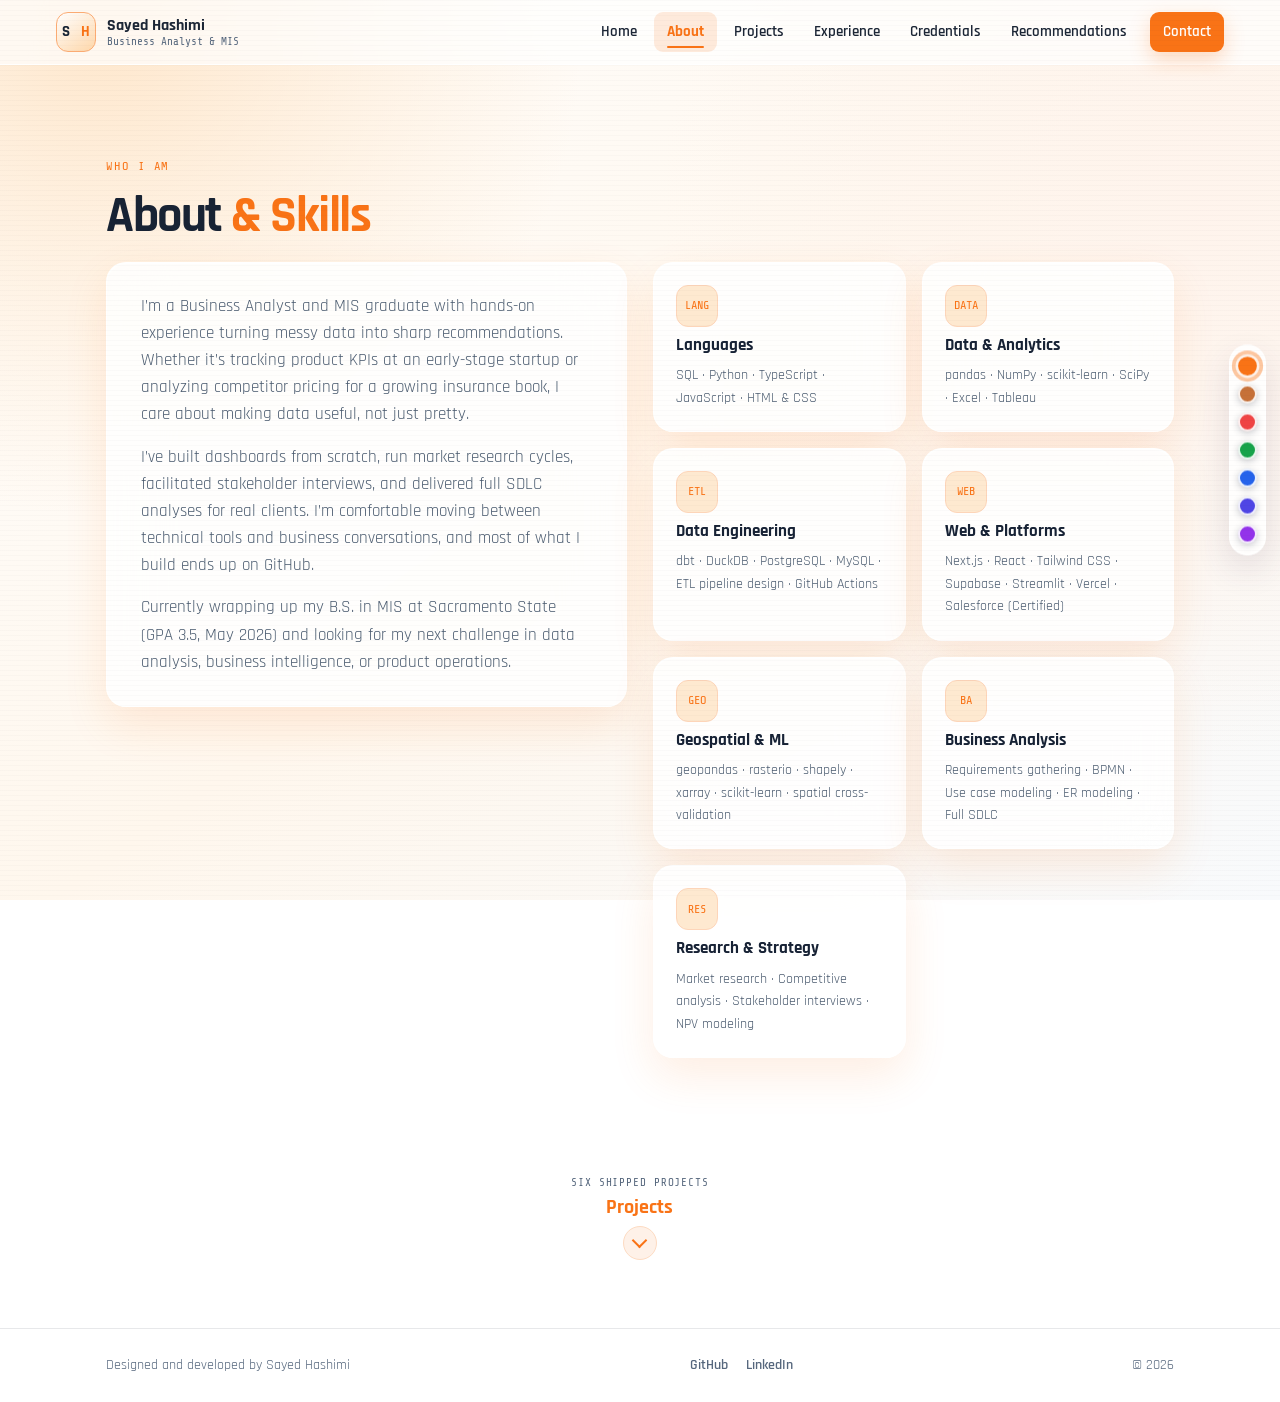
==== commit 4920c8d7: "Portfolio pass: resume PDF, project sources, mobile fixes, copy cleanup Homepage and footers - Drop " ====
--- a/about/index.html
+++ b/about/index.html
@@ -32,7 +32,6 @@
     <a href="../experience/">Experience</a>
     <a href="../credentials/">Credentials</a>
     <a href="../recommendations/">Recommendations</a>
-    <a href="../resume/">Resume</a>
     <a class="nav-cta" href="../contact/">Contact</a>
   </div>
 </nav>
@@ -56,18 +55,27 @@
     <div class="about-wrap">
       <div class="glass about-card reveal">
         <p>I&rsquo;m a Business Analyst and MIS graduate with hands-on experience turning messy data into sharp recommendations. Whether it&rsquo;s tracking product KPIs at an early-stage startup or analyzing competitor pricing for a growing insurance book, I care about making data useful, not just pretty.</p>
-        <p>I&rsquo;ve built dashboards from scratch, run market research cycles, facilitated stakeholder interviews, and delivered full SDLC analyses for real clients. I&rsquo;m comfortable moving between technical tools and business conversations.</p>
+        <p>I&rsquo;ve built dashboards from scratch, run market research cycles, facilitated stakeholder interviews, and delivered full SDLC analyses for real clients. I&rsquo;m comfortable moving between technical tools and business conversations, and most of what I build ends up on GitHub.</p>
         <p>Currently wrapping up my B.S. in MIS at Sacramento State (GPA 3.5, May 2026) and looking for my next challenge in data analysis, business intelligence, or product operations.</p>
       </div>
       <div class="skills stagger">
-        <div class="glass skill reveal"><span class="skill-ico">SQL</span><h2>Data &amp; Analytics</h2><p>SQL &middot; Python &middot; Excel &middot; Tableau &middot; Power BI &middot; R &middot; Pandas</p></div>
-        <div class="glass skill reveal"><span class="skill-ico">BA</span><h2>Business Analysis</h2><p>Requirements gathering &middot; BPMN &middot; Use case modeling &middot; Trend analysis</p></div>
-        <div class="glass skill reveal"><span class="skill-ico">CRM</span><h2>Tools &amp; Platforms</h2><p>Salesforce (Certified) &middot; CRM systems &middot; Tableau &middot; Power BI</p></div>
+        <div class="glass skill reveal"><span class="skill-ico">LANG</span><h2>Languages</h2><p>SQL &middot; Python &middot; TypeScript &middot; JavaScript &middot; HTML &amp; CSS</p></div>
+        <div class="glass skill reveal"><span class="skill-ico">DATA</span><h2>Data &amp; Analytics</h2><p>pandas &middot; NumPy &middot; scikit-learn &middot; SciPy &middot; Excel &middot; Tableau</p></div>
+        <div class="glass skill reveal"><span class="skill-ico">ETL</span><h2>Data Engineering</h2><p>dbt &middot; DuckDB &middot; PostgreSQL &middot; MySQL &middot; ETL pipeline design &middot; GitHub Actions</p></div>
+        <div class="glass skill reveal"><span class="skill-ico">WEB</span><h2>Web &amp; Platforms</h2><p>Next.js &middot; React &middot; Tailwind CSS &middot; Supabase &middot; Streamlit &middot; Vercel &middot; Salesforce (Certified)</p></div>
+        <div class="glass skill reveal"><span class="skill-ico">GEO</span><h2>Geospatial &amp; ML</h2><p>geopandas &middot; rasterio &middot; shapely &middot; xarray &middot; scikit-learn &middot; spatial cross-validation</p></div>
+        <div class="glass skill reveal"><span class="skill-ico">BA</span><h2>Business Analysis</h2><p>Requirements gathering &middot; BPMN &middot; Use case modeling &middot; ER modeling &middot; Full SDLC</p></div>
         <div class="glass skill reveal"><span class="skill-ico">RES</span><h2>Research &amp; Strategy</h2><p>Market research &middot; Competitive analysis &middot; Stakeholder interviews &middot; NPV modeling</p></div>
       </div>
     </div>
   </div>
 </section>
+
+<a class="nextpane" href="../projects/">
+  <span class="np-sub">Six shipped projects</span>
+  <span class="np-label">Projects</span>
+  <span class="np-arrow" aria-hidden="true"></span>
+</a>
 
 </main>
 
@@ -77,7 +85,6 @@
     <span class="footer-social">
       <a href="https://github.com/SayedOmarHashimi" target="_blank" rel="noopener">GitHub</a>
       <a href="https://www.linkedin.com/in/sayedhashimi12/" target="_blank" rel="noopener">LinkedIn</a>
-      <a href="mailto:omarhashimi12@gmail.com">Email</a>
     </span>
     <span>&copy; 2026</span>
   </div>
--- a/styles.css
+++ b/styles.css
@@ -1,5 +1,5 @@
 /* ═══════════════════════════════════════════════════════════════════
-   Version B — the reference site's actual deployed treatment:
+   Version B, the reference site's actual deployed treatment:
    "White Glass + Rainbow". Light ground, frosted translucent cards,
    one switchable accent hue, Rajdhani + Share Tech Mono.
    Committed single visual world (the glass IS the subject), so every
@@ -52,7 +52,7 @@
 :focus-visible { outline: 2px solid var(--rainbow); outline-offset: 3px; border-radius: 6px; }
 
 .shell { max-width: 1180px; margin: 0 auto; padding: 0 clamp(20px, 4.5vw, 56px); }
-.mono, .eyebrow, .t, .chip, .skill-ico, .exp-date, .c-lab, .proj-focus, .brand-role {
+.mono, .eyebrow, .t, .chip, .skill-ico, .exp-date, .proj-focus, .brand-role {
   font-family: 'Share Tech Mono', 'Courier New', monospace;
 }
 
@@ -260,14 +260,14 @@
 .about-wrap { display: grid; grid-template-columns: minmax(0,1fr) minmax(0,1fr); gap: 26px; align-items: start; }
 .about-card { padding: 30px 34px; display: flex; flex-direction: column; gap: 15px; }
 .about-card p { color: var(--muted); }
-.skills { display: grid; grid-template-columns: 1fr 1fr; gap: 16px; }
+.skills { display: grid; grid-template-columns: repeat(auto-fit, minmax(240px, 1fr)); gap: 16px; }
 .skill { padding: 22px; display: flex; flex-direction: column; gap: 9px; }
 .skill-ico {
   display: grid; place-items: center; width: 42px; height: 42px; border-radius: 12px; font-size: 12px;
   background: color-mix(in srgb, var(--rainbow-soft) 55%, white);
   border: 1px solid color-mix(in srgb, var(--rainbow) 30%, white); color: var(--rainbow);
 }
-.skill h3 { font-size: 17px; color: #172235; }
+.skill h2 { font-size: 17px; color: #172235; }
 .skill p { font-size: 14px; color: var(--muted); }
 
 /* ── Projects ───────────────────────────────────────────────────── */
@@ -296,7 +296,7 @@
   background: rgba(255,255,255,.8); border: 1px solid var(--hairline);
 }
 .chip-live { color: #15803d; background: #f0fdf4; border-color: #bbf7d0; }
-.proj h3 { font-size: 19px; color: #172235; }
+.proj h2 { font-size: 19px; color: #172235; }
 .proj-focus { font-size: 12px; color: var(--rainbow); }
 .proj-text { font-size: 14.5px; color: var(--muted); flex: 1; }
 .proj-note { font-size: 12px; color: var(--muted-2); font-style: italic; }
@@ -325,19 +325,13 @@
 }
 .exp { padding: 26px 30px; }
 .exp-head { display: flex; justify-content: space-between; align-items: flex-start; gap: 16px; flex-wrap: wrap; }
-.exp h3 { font-size: 19px; color: #172235; }
+.exp h2 { font-size: 19px; color: #172235; }
 .exp-org { font-size: 14px; color: var(--rainbow); font-weight: 600; margin-top: 3px; }
 .exp-date { font-size: 12.5px; color: var(--rainbow); white-space: nowrap; }
 .exp-date-b { font-size: 12.5px; color: var(--muted-2); margin-top: 4px; }
 .exp ul { list-style: none; margin: 15px 0 0; padding: 0; display: flex; flex-direction: column; gap: 9px; }
 .exp li { position: relative; padding-left: 18px; font-size: 14.5px; color: var(--muted); }
 .exp li::before { content: "▹"; position: absolute; left: 0; color: var(--rainbow); }
-.edu { position: sticky; top: 128px; }
-.edu-card { padding: 26px 28px; }
-.edu-card h3 { font-size: 18px; color: #172235; }
-.gpa { display: flex; align-items: baseline; gap: 10px; margin: 16px 0 12px; }
-.gpa span { font-family: 'Share Tech Mono', monospace; font-size: 11px; letter-spacing: .1em; text-transform: uppercase; color: var(--muted-2); }
-.gpa strong { font-size: 2.5rem; line-height: 1; color: var(--rainbow); font-variant-numeric: tabular-nums; }
 
 /* ── Credentials ────────────────────────────────────────────────── */
 .cred-grid { display: grid; grid-template-columns: repeat(auto-fit, minmax(300px, 1fr)); gap: 16px; }
@@ -347,7 +341,7 @@
   background: color-mix(in srgb, var(--rainbow-soft) 55%, white);
   border: 1px solid color-mix(in srgb, var(--rainbow) 30%, white); color: var(--rainbow);
 }
-.cred h3 { font-size: 15.5px; color: #172235; margin-bottom: 3px; }
+.cred h2 { font-size: 15.5px; color: #172235; margin-bottom: 3px; }
 .cred p { font-size: 13px; color: var(--muted); }
 
 /* ── Letters ────────────────────────────────────────────────────── */
@@ -361,22 +355,10 @@
   font-family: 'Share Tech Mono', monospace; font-size: 11px; background: var(--rainbow); color: #fff;
 }
 .letter figcaption { padding: 19px 22px; }
-.letter figcaption h3 { font-size: 16px; color: #172235; }
+.letter figcaption h2 { font-size: 16px; color: #172235; }
 
 /* ── Contact ────────────────────────────────────────────────────── */
-.contact-wrap { display: grid; grid-template-columns: minmax(0,1fr) minmax(0,1.05fr); gap: 24px; align-items: start; }
-.contact-card { padding: 32px 34px; }
-.contact-avail { display: flex; align-items: center; gap: 9px; font-size: 13px; color: var(--rainbow); margin-bottom: 12px; }
-.contact-card > p { color: var(--muted); }
-.contact-rows { display: flex; flex-direction: column; gap: 11px; margin-top: 24px; }
-.contact-rows a {
-  display: flex; flex-direction: column; gap: 2px; padding: 15px 19px; border-radius: 13px;
-  text-decoration: none; background: color-mix(in srgb, var(--rainbow) 6%, white);
-  border: 1px solid color-mix(in srgb, var(--rainbow) 18%, white); transition: all .25s ease;
-}
-.contact-rows a:hover { background: color-mix(in srgb, var(--rainbow) 11%, white); transform: translateX(4px); }
-.c-lab { font-size: 11px; letter-spacing: .1em; text-transform: uppercase; color: var(--rainbow); }
-.c-val { font-size: 15.5px; font-weight: 600; color: var(--ink-2); }
+.contact-wrap { display: grid; grid-template-columns: minmax(0, 620px); justify-content: center; }
 
 /* ── Footer + to-top ────────────────────────────────────────────── */
 .foot { border-top: 1px solid var(--hairline); background: rgba(255,255,255,.5); }
@@ -399,6 +381,62 @@
 .lb figcaption { margin-top: 15px; color: #fff; font-size: 14px; }
 .lb-x { position: absolute; top: 20px; right: 24px; width: 42px; height: 42px; border-radius: 50%; cursor: pointer; font-size: 22px; background: #fff; color: var(--ink); border: 0; }
 
+
+/* ── Resume ribbon (experience pane) ────────────────────────────── */
+.resume-rail { position: sticky; top: 128px; display: flex; flex-direction: column; gap: 12px; }
+.resume-ribbon {
+  display: flex; align-items: center; gap: 16px; padding: 22px 24px;
+  text-decoration: none; color: inherit; transition: transform .25s ease, box-shadow .25s ease;
+}
+.resume-ribbon:hover { transform: translateY(-3px); box-shadow: 0 20px 44px rgba(69,48,91,.16); }
+.rr-ico {
+  flex: none; display: grid; place-items: center; width: 46px; height: 46px; border-radius: 13px;
+  font-size: 19px; background: color-mix(in srgb, var(--rainbow-soft) 55%, white);
+  border: 1px solid color-mix(in srgb, var(--rainbow) 30%, white); color: var(--rainbow);
+}
+.rr-copy { display: flex; flex-direction: column; gap: 3px; min-width: 0; }
+.rr-title { font-size: 17px; font-weight: 700; color: #172235; }
+.rr-sub { font-size: 13.5px; color: var(--muted); }
+.rr-go { margin-left: auto; flex: none; font-size: 17px; color: var(--rainbow); }
+.resume-dl {
+  align-self: start; font-family: 'Share Tech Mono', 'Courier New', monospace;
+  font-size: 12.5px; color: var(--rainbow); text-decoration: none;
+  padding: 8px 14px; border-radius: 999px;
+  background: color-mix(in srgb, var(--rainbow) 7%, white);
+  border: 1px solid color-mix(in srgb, var(--rainbow) 22%, white);
+}
+.resume-dl:hover { background: color-mix(in srgb, var(--rainbow) 13%, white); }
+
+/* ── Next-pane arrow ────────────────────────────────────────────────
+   Every pane ends with a link to the next one, so it reads as a
+   continuous sequence rather than seven disconnected pages. */
+.nextpane {
+  display: flex; flex-direction: column; align-items: center; gap: 2px;
+  width: fit-content; margin: 8px auto 56px; padding: 16px 30px 12px;
+  text-decoration: none; border-radius: 20px;
+  transition: background .25s ease, transform .25s ease;
+}
+.nextpane:hover { background: color-mix(in srgb, var(--rainbow) 8%, transparent); transform: translateY(2px); }
+.np-sub {
+  font-family: 'Share Tech Mono', 'Courier New', monospace;
+  font-size: 11px; letter-spacing: .08em; text-transform: uppercase; color: var(--muted-2);
+}
+.np-label { font-size: 20px; font-weight: 700; color: var(--rainbow); line-height: 1.3; }
+.np-arrow {
+  width: 34px; height: 34px; margin-top: 4px; border-radius: 50%;
+  display: grid; place-items: center;
+  background: color-mix(in srgb, var(--rainbow) 10%, white);
+  border: 1px solid color-mix(in srgb, var(--rainbow) 26%, white);
+  animation: nudge 2.4s ease-in-out infinite;
+}
+.np-arrow::before {
+  content: ""; width: 9px; height: 9px; margin-top: -4px;
+  border-right: 2.5px solid var(--rainbow); border-bottom: 2.5px solid var(--rainbow);
+  transform: rotate(45deg);
+}
+@keyframes nudge { 0%, 100% { transform: translateY(0); } 50% { transform: translateY(5px); } }
+@media (prefers-reduced-motion: reduce) { .np-arrow { animation: none; } }
+
 /* ── Motion ─────────────────────────────────────────────────────── */
 .reveal { opacity: 0; transform: translateY(24px); transition: opacity .7s ease, transform .7s cubic-bezier(.22,1,.36,1); }
 .reveal.in { opacity: 1; transform: none; }
@@ -406,7 +444,7 @@
   html { scroll-behavior: auto; }
   .reveal { opacity: 1; transform: none; transition: none; }
   .orbit, .node, .dot, .caret { animation: none; }
-  .glass:hover, .cta-primary:hover, .cta-secondary:hover, .contact-rows a:hover { transform: none; }
+  .glass:hover, .cta-primary:hover, .cta-secondary:hover, .resume-ribbon:hover { transform: none; }
 }
 
 /* ── Responsive ─────────────────────────────────────────────────── */
@@ -414,7 +452,7 @@
   .hero { grid-template-columns: 1fr; gap: 42px; }
   .hero-photo { order: -1; }
   .about-wrap, .exp-wrap { grid-template-columns: 1fr; gap: 26px; }
-  .edu { position: static; }
+  .resume-rail { position: static; }
 }
 @media (max-width: 820px) {
   .burger { display: inline-flex; }
@@ -427,21 +465,37 @@
   .navlinks.open { display: flex; }
   .navlinks a { padding: 12px 15px; }
   .navlinks a.nav-cta { margin-left: 0; margin-top: 5px; text-align: center; }
-  .hue-rail { flex-direction: row; right: 50%; top: auto; bottom: 14px; transform: translateX(50%); }
+  .hue-rail {
+    flex-direction: row; justify-content: center; flex-wrap: wrap;
+    top: auto; right: auto; left: 50%; transform: translateX(-50%);
+    bottom: max(14px, calc(env(safe-area-inset-bottom) + 8px));
+    max-width: min(92vw, 340px); gap: 10px; padding: 10px 12px;
+  }
   .sec { padding: 64px 0; }
+  .foot-in { padding-bottom: max(88px, calc(env(safe-area-inset-bottom) + 76px)); }
 }
 @media (max-width: 620px) {
+  .totop { display: none; }
   .highlights { grid-template-columns: 1fr 1fr; row-gap: 24px; }
-  .skills, .proj-grid { grid-template-columns: 1fr; }
+  .skills, .proj-grid, .cred-grid, .letter-grid { grid-template-columns: 1fr; }
   .foot-in { justify-content: center; text-align: center; }
+  .sec { padding: 52px 0; }
+  .exp { padding: 22px 20px; }
+  .about-card, .form-card, .resume-ribbon { padding: 24px 20px; }
+  .exp-head { gap: 6px; }
+  .exp-date { white-space: normal; }
+  .proj-links { gap: 12px; }
+  .nextpane { margin-bottom: 40px; padding: 14px 22px; }
+  .np-label { font-size: 18px; }
+  .brand-role { display: none; }
 }
 
 /* Narrow screens: the orbit ring and its side nodes must stay inside the
-   viewport — they sit outside the photo's box by design. */
+   viewport. They sit outside the photo's box by design. */
 @media (max-width: 700px) {
-  /* leave room beside the shell for the ring + nodes that sit outside it */
+  /* leave room beside the shell for the ring and nodes that sit outside it */
   .hero-photo { padding-inline: 30px; }
-  .orbit-shell { width: min(58vw, 226px); }
+  .orbit-shell { width: min(58vw, 226px); margin-bottom: 18px; }
   .orbit { inset: -6%; }
   .node { font-size: 10px; padding: 5px 9px; }
   .n1 { margin-left: -20px; }
@@ -474,7 +528,7 @@
 .field-error { display: none; font-size: 12.5px; color: #dc2626; }
 .form-field.show-error .field-error { display: block; }
 
-/* honeypot — off-screen for bots, never shown or focusable for people */
+/* honeypot: off-screen for bots, never shown or focusable for people */
 .hp-field { position: absolute; left: -9999px; width: 1px; height: 1px; overflow: hidden; }
 
 .form-submit { width: 100%; justify-content: center; margin-top: 6px; border: 0; cursor: pointer; font-family: inherit; }
@@ -490,7 +544,7 @@
 .form-status.bad { color: #9f1239; background: #fff1f2; border: 1px solid #fecdd3; }
 
 @media (prefers-reduced-motion: reduce) { .spinner { animation-duration: 2s; } }
-@media (max-width: 1000px) { .contact-wrap { grid-template-columns: 1fr; } }
+@media (max-width: 1000px) { .contact-wrap { grid-template-columns: minmax(0, 1fr); } }
 
 /* ══════════════════════════════════════════════════════════════════
    PANE TRANSITIONS
@@ -505,7 +559,7 @@
 @keyframes pane-out { to { opacity: 0; transform: translateY(-8px); } }
 @keyframes pane-in { from { opacity: 0; transform: translateY(10px); } }
 
-/* the nav is the one element that must NOT animate — it persists across panes */
+/* the nav is the one element that must NOT animate, it persists across panes */
 .topnav { view-transition-name: sitenav; }
 ::view-transition-old(sitenav), ::view-transition-new(sitenav) { animation: none; }
 
@@ -519,7 +573,7 @@
    below which Safari zooms the page on focus.
    ══════════════════════════════════════════════════════════════ */
 
-/* Safe areas — the notch, Dynamic Island and home indicator. Needs
+/* Safe areas: the notch, Dynamic Island and home indicator. Needs
    viewport-fit=cover in the viewport meta, which every page sets. */
 .topnav {
   padding-left: max(clamp(20px, 4.5vw, 56px), env(safe-area-inset-left));
@@ -530,16 +584,20 @@
   padding-left: max(clamp(20px, 4.5vw, 56px), env(safe-area-inset-left));
   padding-right: max(clamp(20px, 4.5vw, 56px), env(safe-area-inset-right));
 }
-.foot-in { padding-bottom: max(26px, calc(env(safe-area-inset-bottom) + 14px)); }
+@media (min-width: 821px) {
+  .foot-in { padding-bottom: max(26px, calc(env(safe-area-inset-bottom) + 14px)); }
+}
 .totop {
   right: max(20px, calc(env(safe-area-inset-right) + 8px));
   bottom: max(20px, calc(env(safe-area-inset-bottom) + 12px));
 }
-.hue-rail { right: max(14px, env(safe-area-inset-right)); }
+@media (min-width: 821px) {
+  .hue-rail { right: max(14px, env(safe-area-inset-right)); }
+}
 .lb { padding: max(40px, env(safe-area-inset-top)) max(24px, env(safe-area-inset-right)) max(40px, env(safe-area-inset-bottom)) max(24px, env(safe-area-inset-left)); }
 .lb-x { top: max(20px, calc(env(safe-area-inset-top) + 6px)); right: max(24px, calc(env(safe-area-inset-right) + 6px)); }
 
-/* Touch targets — Apple HIG asks for 44×44pt. Scoped to coarse pointers so
+/* Touch targets: Apple HIG asks for 44x44pt. Scoped to coarse pointers so
    desktop keeps its tighter density; on touch every target grows. */
 @media (pointer: coarse) {
   .navlinks a,
@@ -549,8 +607,6 @@
   .footer-social a,
   .foot-in a,
   .src,
-  .resume-contact a,
-  .contact-rows a,
   .cta-primary,
   .cta-secondary,
   .lb-x {
@@ -558,16 +614,20 @@
     display: inline-flex;
     align-items: center;
   }
-  .contact-rows a { flex-direction: column; align-items: flex-start; justify-content: center; }
   .navlinks a { justify-content: flex-start; }
   .cta-primary, .cta-secondary, .filt, .lb-x { justify-content: center; }
   .burger { width: 46px; height: 46px; }
   .totop { width: 48px; height: 48px; }
   }
 
-/* The swatch stays visually small; this gives it a real 44pt hit area. */
+/* The swatch stays visually small; this gives it a real hit area. The inset
+   is half the row gap so neighbouring targets never overlap and steal taps. */
 .hue { position: relative; }
-.hue::after { content: ""; position: absolute; inset: -9px; border-radius: 50%; }
+.hue::after { content: ""; position: absolute; inset: -5px; border-radius: 50%; }
+@media (max-width: 400px) {
+  .hue-rail { gap: 8px; padding: 9px 10px; }
+  .hue { width: 17px; height: 17px; }
+}
 .letter { -webkit-tap-highlight-color: transparent; }
 
 /* Inputs at 16px so Safari does not zoom the page when a field is focused. */
@@ -577,7 +637,7 @@
 /* Keep a visible tap flash rather than removing it outright. */
 a, button, [role="button"] { -webkit-tap-highlight-color: color-mix(in srgb, var(--rainbow) 18%, transparent); }
 
-/* Dynamic viewport units — Safari's collapsing URL bar makes 100vh wrong. */
+/* Dynamic viewport units: Safari's collapsing URL bar makes 100vh wrong. */
 .lb { min-height: 100svh; min-height: 100dvh; }
 
 /* Momentum scrolling inside the lightbox, and no scroll bleed to the page. */
@@ -586,7 +646,7 @@
 
 @media (prefers-contrast: more) {
   .glass { background: #fff; border-color: #6b7686; }
-  .proj-text, .exp li, .skill p, .cred p, .contact-card > p { color: #33414f; }
+  .proj-text, .exp li, .skill p, .cred p, .rr-sub { color: #33414f; }
   .t { border-color: color-mix(in srgb, var(--rainbow) 55%, #6b7686); }
 }
 
@@ -604,47 +664,11 @@
 /* ══════════════════════════════════════════════════════════════════
    RESUME PANE
    ══════════════════════════════════════════════════════════════ */
-.resume-sheet { padding: 44px clamp(24px, 4vw, 52px); max-width: 900px; margin: 0 auto; }
-.resume-head { display: flex; justify-content: space-between; gap: 22px; flex-wrap: wrap; align-items: flex-start; padding-bottom: 22px; border-bottom: 2px solid color-mix(in srgb, var(--rainbow) 30%, #dde3ea); }
-.resume-name { font-size: clamp(1.9rem, 3.4vw, 2.6rem); letter-spacing: -.03em; color: var(--ink); }
-.resume-title { font-size: 1.05rem; color: var(--rainbow); font-weight: 600; margin-top: 3px; }
-.resume-contact { display: flex; flex-direction: column; gap: 3px; font-size: 13.5px; color: var(--muted); text-align: right; }
-.resume-contact a { color: var(--muted); text-decoration: none; }
-.resume-contact a:hover { color: var(--rainbow); }
-.resume-block { margin-top: 30px; }
-.resume-block > h2 {
-  font-family: 'Share Tech Mono', monospace; font-size: 12px; letter-spacing: .17em;
-  text-transform: uppercase; color: var(--rainbow); margin-bottom: 14px;
-  padding-bottom: 7px; border-bottom: 1px solid color-mix(in srgb, var(--rainbow) 20%, #dde3ea);
-}
-.resume-role { margin-bottom: 20px; }
-.resume-role:last-child { margin-bottom: 0; }
-.resume-role-head { display: flex; justify-content: space-between; gap: 14px; flex-wrap: wrap; align-items: baseline; }
-.resume-role-head h3 { font-size: 16.5px; color: #172235; }
-.resume-role-org { font-size: 14px; color: var(--rainbow); font-weight: 600; }
-.resume-role-date { font-family: 'Share Tech Mono', monospace; font-size: 12px; color: var(--muted-2); white-space: nowrap; }
-.resume-role ul { list-style: none; margin: 9px 0 0; padding: 0; display: flex; flex-direction: column; gap: 6px; }
-.resume-role li { position: relative; padding-left: 16px; font-size: 14px; color: var(--muted); }
-.resume-role li::before { content: "▹"; position: absolute; left: 0; color: var(--rainbow); }
-.resume-cols { display: grid; grid-template-columns: 1fr 1fr; gap: 18px 34px; }
-.resume-skill h4 { font-size: 14px; color: #172235; margin-bottom: 4px; }
-.resume-skill p { font-size: 13.5px; color: var(--muted); }
-.resume-list { list-style: none; margin: 0; padding: 0; display: flex; flex-direction: column; gap: 8px; }
-.resume-list li { font-size: 14px; color: var(--muted); }
-.resume-list b { color: #172235; font-weight: 600; }
-.resume-summary { font-size: 14px; color: var(--muted); }
-.resume-actions { display: flex; gap: 12px; flex-wrap: wrap; margin-bottom: 26px; }
-@media (max-width: 700px) {
-  .resume-cols { grid-template-columns: 1fr; }
-  .resume-contact { text-align: left; }
-}
-
 /* ══════════════════════════════════════════════════════════════════
-   PRINT — Cmd+P on /resume/ gives a clean document.
+   PRINT, so any pane prints as a clean document.
    ══════════════════════════════════════════════════════════════ */
 @media print {
-  .topnav, .hue-rail, .totop, .skip, .foot, .resume-actions, .lb,
-  .sec > .shell > .eyebrow, .sec > .shell > .sec-title { display: none !important; }
+  .topnav, .hue-rail, .totop, .skip, .foot, .nextpane, .lb { display: none !important; }
   body { background: #fff !important; color: #000; font-size: 11pt; }
   body::before { display: none; }
   .sec { padding: 0; }
@@ -652,14 +676,7 @@
     background: #fff !important; border: 0 !important; box-shadow: none !important;
     backdrop-filter: none !important; -webkit-backdrop-filter: none !important;
   }
-  .resume-sheet { padding: 0; max-width: none; }
-  .resume-block { margin-top: 18px; break-inside: avoid; }
-  .resume-role { break-inside: avoid; }
-  .resume-name, .resume-role-head h3, .resume-skill h4, .resume-list b { color: #000; }
-  .resume-title, .resume-role-org, .resume-block > h2, .resume-role li::before { color: #333 !important; }
-  .resume-role li, .resume-skill p, .resume-list li, .resume-contact,
-  .resume-summary, .resume-contact a { color: #222 !important; }
   a { text-decoration: none; color: #000; }
-  .resume-contact a, .cta-primary, .cta-secondary { min-height: 0; }
+  .cta-primary, .cta-secondary { min-height: 0; }
   @page { margin: 12mm; }
 }
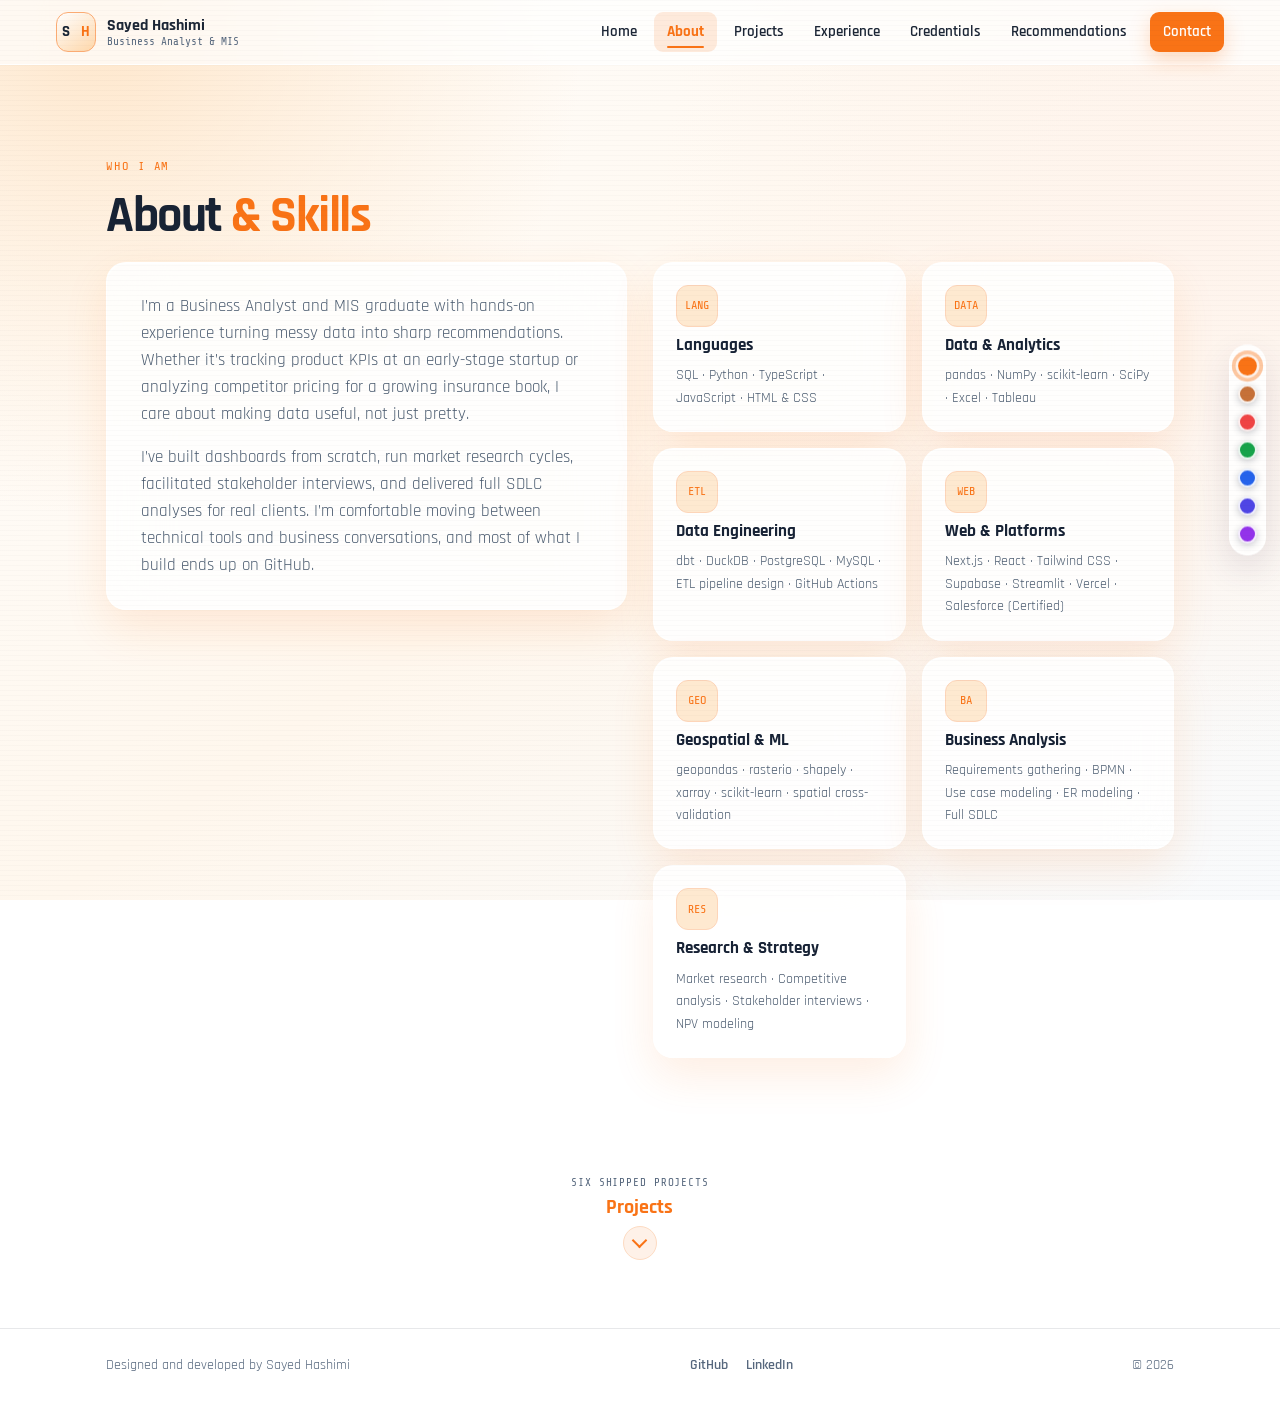
==== commit 0f4bb493: "Drop the resume entirely; homepage and about copy fixes Homepage - "3 Analyst roles" becomes "2", ma" ====
--- a/about/index.html
+++ b/about/index.html
@@ -56,7 +56,6 @@
       <div class="glass about-card reveal">
         <p>I&rsquo;m a Business Analyst and MIS graduate with hands-on experience turning messy data into sharp recommendations. Whether it&rsquo;s tracking product KPIs at an early-stage startup or analyzing competitor pricing for a growing insurance book, I care about making data useful, not just pretty.</p>
         <p>I&rsquo;ve built dashboards from scratch, run market research cycles, facilitated stakeholder interviews, and delivered full SDLC analyses for real clients. I&rsquo;m comfortable moving between technical tools and business conversations, and most of what I build ends up on GitHub.</p>
-        <p>Currently wrapping up my B.S. in MIS at Sacramento State (GPA 3.5, May 2026) and looking for my next challenge in data analysis, business intelligence, or product operations.</p>
       </div>
       <div class="skills stagger">
         <div class="glass skill reveal"><span class="skill-ico">LANG</span><h2>Languages</h2><p>SQL &middot; Python &middot; TypeScript &middot; JavaScript &middot; HTML &amp; CSS</p></div>
--- a/styles.css
+++ b/styles.css
@@ -197,7 +197,7 @@
 .cta-primary:hover { transform: translateY(-2px); box-shadow: 0 15px 32px color-mix(in srgb, var(--rainbow) 34%, transparent); }
 .cta-primary.sm { padding: 9px 17px; font-size: 14px; border-radius: 10px; }
 .cta-secondary {
-  display: inline-flex; align-items: center; padding: 13px 24px; border-radius: 12px;
+  display: inline-flex; align-items: center; gap: 8px; padding: 13px 24px; border-radius: 12px;
   background: rgba(255,255,255,.86); border: 1px solid var(--glass-line); backdrop-filter: blur(12px);
   color: #26364c; text-decoration: none; font-weight: 700; font-size: 16px;
   transition: transform .25s ease, box-shadow .25s ease;
@@ -312,6 +312,7 @@
 
 /* ── Experience ─────────────────────────────────────────────────── */
 .exp-wrap { display: grid; grid-template-columns: minmax(0,1.65fr) minmax(0,1fr); gap: 42px; align-items: start; }
+.exp-wrap-solo { grid-template-columns: minmax(0, 880px); }
 .tl { position: relative; display: flex; flex-direction: column; gap: 22px; padding-left: 34px; }
 .tl-line {
   position: absolute; left: 7px; top: 14px; bottom: 14px; width: 2px; border-radius: 2px;
@@ -382,31 +383,6 @@
 .lb-x { position: absolute; top: 20px; right: 24px; width: 42px; height: 42px; border-radius: 50%; cursor: pointer; font-size: 22px; background: #fff; color: var(--ink); border: 0; }
 
 
-/* ── Resume ribbon (experience pane) ────────────────────────────── */
-.resume-rail { position: sticky; top: 128px; display: flex; flex-direction: column; gap: 12px; }
-.resume-ribbon {
-  display: flex; align-items: center; gap: 16px; padding: 22px 24px;
-  text-decoration: none; color: inherit; transition: transform .25s ease, box-shadow .25s ease;
-}
-.resume-ribbon:hover { transform: translateY(-3px); box-shadow: 0 20px 44px rgba(69,48,91,.16); }
-.rr-ico {
-  flex: none; display: grid; place-items: center; width: 46px; height: 46px; border-radius: 13px;
-  font-size: 19px; background: color-mix(in srgb, var(--rainbow-soft) 55%, white);
-  border: 1px solid color-mix(in srgb, var(--rainbow) 30%, white); color: var(--rainbow);
-}
-.rr-copy { display: flex; flex-direction: column; gap: 3px; min-width: 0; }
-.rr-title { font-size: 17px; font-weight: 700; color: #172235; }
-.rr-sub { font-size: 13.5px; color: var(--muted); }
-.rr-go { margin-left: auto; flex: none; font-size: 17px; color: var(--rainbow); }
-.resume-dl {
-  align-self: start; font-family: 'Share Tech Mono', 'Courier New', monospace;
-  font-size: 12.5px; color: var(--rainbow); text-decoration: none;
-  padding: 8px 14px; border-radius: 999px;
-  background: color-mix(in srgb, var(--rainbow) 7%, white);
-  border: 1px solid color-mix(in srgb, var(--rainbow) 22%, white);
-}
-.resume-dl:hover { background: color-mix(in srgb, var(--rainbow) 13%, white); }
-
 /* ── Next-pane arrow ────────────────────────────────────────────────
    Every pane ends with a link to the next one, so it reads as a
    continuous sequence rather than seven disconnected pages. */
@@ -444,7 +420,7 @@
   html { scroll-behavior: auto; }
   .reveal { opacity: 1; transform: none; transition: none; }
   .orbit, .node, .dot, .caret { animation: none; }
-  .glass:hover, .cta-primary:hover, .cta-secondary:hover, .resume-ribbon:hover { transform: none; }
+  .glass:hover, .cta-primary:hover, .cta-secondary:hover { transform: none; }
 }
 
 /* ── Responsive ─────────────────────────────────────────────────── */
@@ -452,7 +428,6 @@
   .hero { grid-template-columns: 1fr; gap: 42px; }
   .hero-photo { order: -1; }
   .about-wrap, .exp-wrap { grid-template-columns: 1fr; gap: 26px; }
-  .resume-rail { position: static; }
 }
 @media (max-width: 820px) {
   .burger { display: inline-flex; }
@@ -481,7 +456,7 @@
   .foot-in { justify-content: center; text-align: center; }
   .sec { padding: 52px 0; }
   .exp { padding: 22px 20px; }
-  .about-card, .form-card, .resume-ribbon { padding: 24px 20px; }
+  .about-card, .form-card { padding: 24px 20px; }
   .exp-head { gap: 6px; }
   .exp-date { white-space: normal; }
   .proj-links { gap: 12px; }
@@ -662,9 +637,6 @@
 .foot-in a:hover { color: var(--rainbow); text-decoration: underline; text-underline-offset: 4px; }
 
 /* ══════════════════════════════════════════════════════════════════
-   RESUME PANE
-   ══════════════════════════════════════════════════════════════ */
-/* ══════════════════════════════════════════════════════════════════
    PRINT, so any pane prints as a clean document.
    ══════════════════════════════════════════════════════════════ */
 @media print {
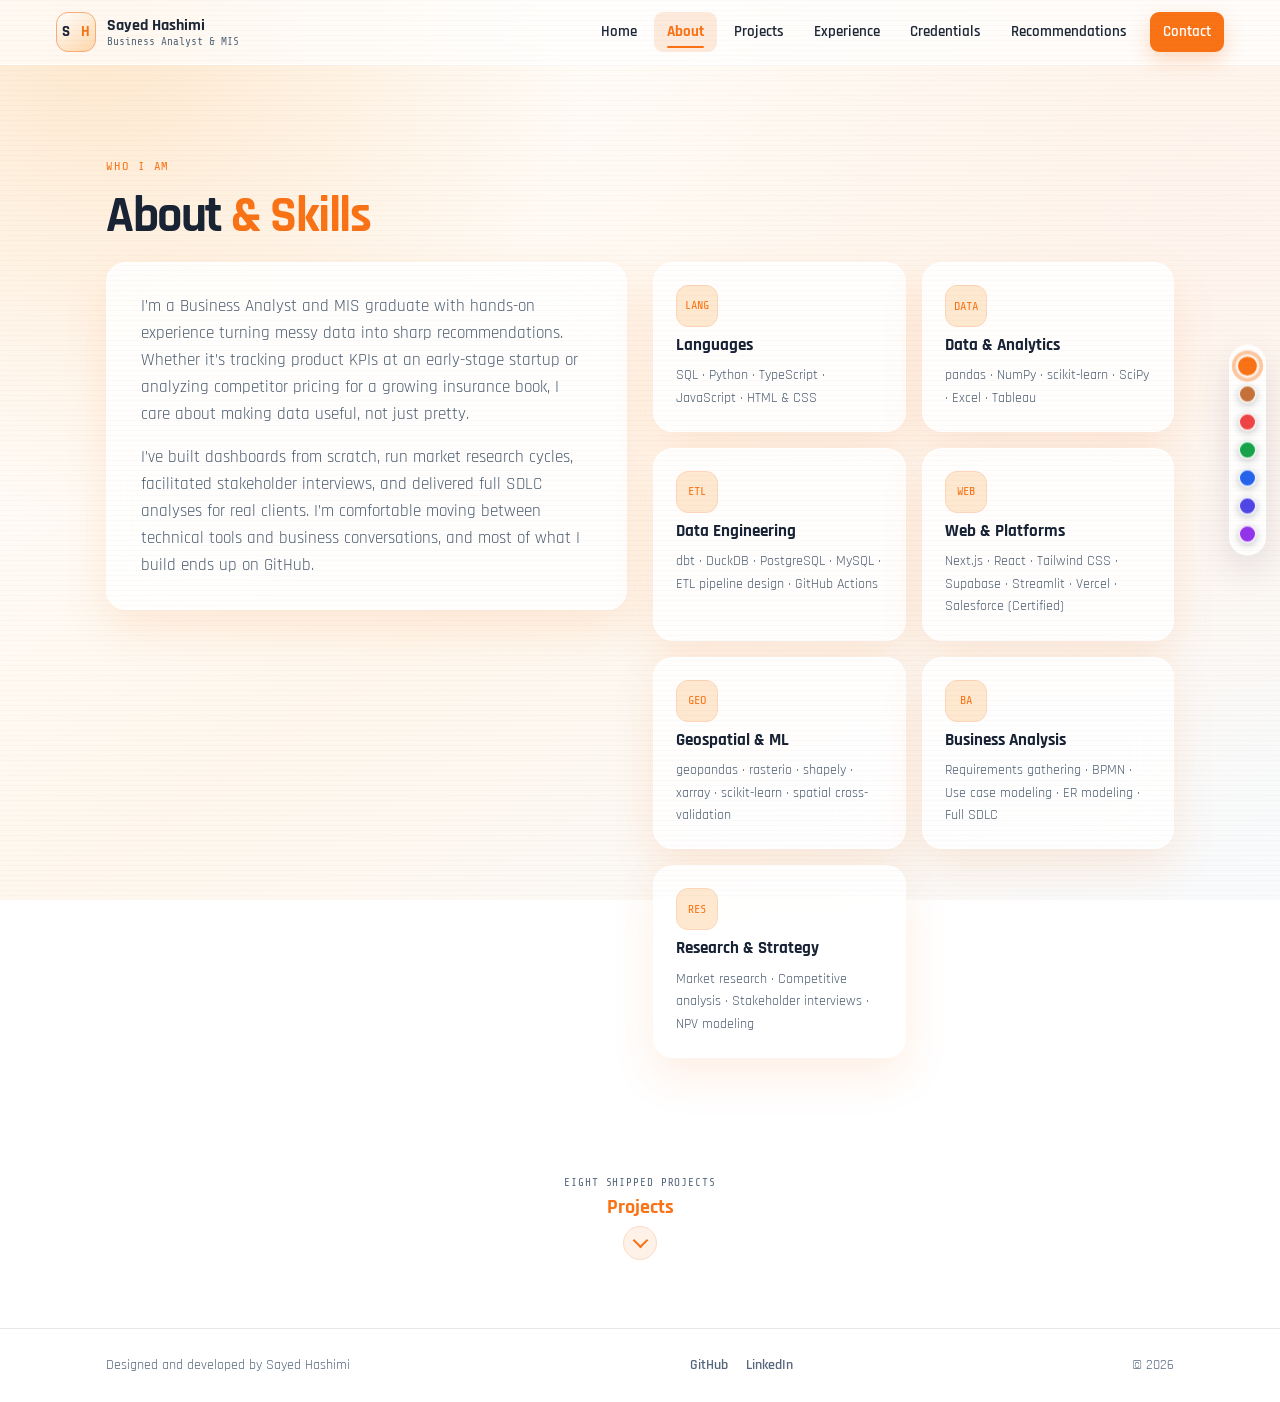
==== commit ec8943c9: "Update shipped project count to eight on home and about pages Co-Authored-By: Claude Opus 5.5 <norep" ====
--- a/about/index.html
+++ b/about/index.html
@@ -71,7 +71,7 @@
 </section>
 
 <a class="nextpane" href="../projects/">
-  <span class="np-sub">Six shipped projects</span>
+  <span class="np-sub">Eight shipped projects</span>
   <span class="np-label">Projects</span>
   <span class="np-arrow" aria-hidden="true"></span>
 </a>
--- a/styles.css
+++ b/styles.css
@@ -15,6 +15,13 @@
   --glass: rgba(255, 255, 255, 0.86);
   --glass-line: rgba(255, 255, 255, 0.82);
   --hairline: rgba(23, 32, 51, 0.10);
+
+  /* Motion. Built-in CSS easings lack punch, so every curve here is explicit.
+     ease-in is deliberately absent: it delays the first frame, which is the
+     one the user is watching most closely. */
+  --ease-out: cubic-bezier(0.23, 1, 0.32, 1);
+  --ease-in-out: cubic-bezier(0.77, 0, 0.175, 1);
+  --press: 120ms ease-out;
 }
 :root[data-hue="terracotta"] { --rainbow: #c67139; --rainbow-soft: #f0cdb0; --rainbow-wash: #fdf5ee; }
 :root[data-hue="red"]    { --rainbow: #ef4444; --rainbow-soft: #fecaca; --rainbow-wash: #fff1f2; }
@@ -66,7 +73,7 @@
 .hue {
   width: 19px; height: 19px; padding: 0; cursor: pointer; border-radius: 50%;
   background: var(--sw); border: 2px solid rgba(255,255,255,.9);
-  box-shadow: 0 2px 7px rgba(23,32,51,.24); transition: transform .2s ease;
+  box-shadow: 0 2px 7px rgba(23,32,51,.24); transition: transform 180ms var(--ease-out);
 }
 .hue:hover { transform: scale(1.18); }
 .hue.is-on { transform: scale(1.25); box-shadow: 0 0 0 3px color-mix(in srgb, var(--sw) 40%, transparent); }
@@ -90,7 +97,7 @@
   padding: 12px clamp(20px, 4.5vw, 56px);
   background: rgba(255,255,255,.68); backdrop-filter: blur(20px);
   border-bottom: 1px solid rgba(255,255,255,.92);
-  transition: box-shadow .3s ease, background .3s ease;
+  transition: box-shadow 260ms var(--ease-out), background 260ms var(--ease-out);
 }
 .topnav.stuck { background: rgba(255,255,255,.85); box-shadow: 0 12px 34px rgba(69,48,91,.10); }
 .brand { display: flex; align-items: center; gap: 11px; margin-right: auto; text-decoration: none; }
@@ -107,7 +114,8 @@
 .navlinks { display: flex; align-items: center; gap: 4px; }
 .navlinks a {
   padding: 8px 13px; border-radius: 9px; text-decoration: none;
-  font-size: 15px; font-weight: 600; color: #1c2636; transition: background .25s ease, color .25s ease;
+  font-size: 15px; font-weight: 600; color: #1c2636;
+  transition: background 180ms var(--ease-out), color 180ms var(--ease-out), transform var(--press);
 }
 .navlinks a:hover { background: color-mix(in srgb, var(--rainbow) 11%, transparent); }
 .navlinks a[aria-current="page"] {
@@ -131,7 +139,14 @@
   width: 42px; height: 42px; cursor: pointer; border-radius: 11px;
   background: rgba(255,255,255,.7); border: 1px solid var(--hairline);
 }
-.burger span { display: block; width: 18px; height: 2px; border-radius: 2px; background: #1c2636; }
+.burger span {
+  display: block; width: 18px; height: 2px; border-radius: 2px; background: #1c2636;
+  transition: transform 220ms var(--ease-out), opacity 160ms var(--ease-out);
+}
+/* Bars fold into an X, so the control states whether the menu is open. */
+.burger[aria-expanded="true"] span:nth-child(1) { transform: translateY(6px) rotate(45deg); }
+.burger[aria-expanded="true"] span:nth-child(2) { opacity: 0; transform: scaleX(.4); }
+.burger[aria-expanded="true"] span:nth-child(3) { transform: translateY(-6px) rotate(-45deg); }
 
 /* ── Sections ───────────────────────────────────────────────────── */
 .sec { padding: 92px 0; position: relative; }
@@ -153,7 +168,7 @@
   -webkit-backdrop-filter: blur(30px) saturate(125%);
   box-shadow: inset 0 1px 0 rgba(255,255,255,.88), 0 18px 44px color-mix(in srgb, var(--rainbow) 12%, transparent);
   color: var(--ink-2);
-  transition: transform .3s ease, box-shadow .3s ease, border-color .3s ease;
+  transition: transform 260ms var(--ease-out), box-shadow 260ms var(--ease-out), border-color 260ms var(--ease-out);
 }
 .glass:hover {
   transform: translateY(-4px);
@@ -192,7 +207,7 @@
   display: inline-flex; align-items: center; gap: 8px; padding: 13px 24px; border-radius: 12px;
   background: var(--rainbow); color: #fff; text-decoration: none; font-weight: 700; font-size: 16px;
   box-shadow: 0 10px 26px color-mix(in srgb, var(--rainbow) 26%, transparent);
-  transition: transform .25s ease, box-shadow .25s ease;
+  transition: transform 200ms var(--ease-out), box-shadow 200ms var(--ease-out);
 }
 .cta-primary:hover { transform: translateY(-2px); box-shadow: 0 15px 32px color-mix(in srgb, var(--rainbow) 34%, transparent); }
 .cta-primary.sm { padding: 9px 17px; font-size: 14px; border-radius: 10px; }
@@ -200,7 +215,7 @@
   display: inline-flex; align-items: center; gap: 8px; padding: 13px 24px; border-radius: 12px;
   background: rgba(255,255,255,.86); border: 1px solid var(--glass-line); backdrop-filter: blur(12px);
   color: #26364c; text-decoration: none; font-weight: 700; font-size: 16px;
-  transition: transform .25s ease, box-shadow .25s ease;
+  transition: transform 200ms var(--ease-out), box-shadow 200ms var(--ease-out);
 }
 .cta-secondary:hover { transform: translateY(-2px); box-shadow: 0 12px 28px color-mix(in srgb, var(--rainbow) 16%, transparent); }
 .hero-social { display: flex; flex-wrap: wrap; gap: 20px; margin-top: 22px; font-size: 15px; font-weight: 600; }
@@ -276,7 +291,9 @@
   font-family: 'Share Tech Mono', monospace; font-size: 12.5px; cursor: pointer;
   padding: 9px 17px; border-radius: 999px; color: var(--muted);
   background: rgba(255,255,255,.7); border: 1px solid var(--glass-line);
-  transition: all .25s ease;
+  transition: color 200ms var(--ease-out), border-color 200ms var(--ease-out),
+              background 200ms var(--ease-out), box-shadow 200ms var(--ease-out),
+              transform var(--press);
 }
 .filt:hover { color: var(--rainbow); border-color: color-mix(in srgb, var(--rainbow) 40%, white); }
 .filt.is-on { background: var(--rainbow); color: #fff; border-color: var(--rainbow); box-shadow: 0 8px 20px color-mix(in srgb, var(--rainbow) 26%, transparent); }
@@ -369,14 +386,33 @@
   display: grid; place-items: center; width: 44px; height: 44px; border-radius: 50%;
   background: var(--rainbow); color: #fff; text-decoration: none; font-size: 18px;
   box-shadow: 0 10px 26px color-mix(in srgb, var(--rainbow) 30%, transparent);
-  opacity: 0; pointer-events: none; transition: opacity .3s ease, transform .3s ease;
+  opacity: 0; pointer-events: none; transition: opacity 220ms var(--ease-out), transform 220ms var(--ease-out);
 }
 .totop.on { opacity: 1; pointer-events: auto; }
 .totop:hover { transform: translateY(-3px); }
 
 /* ── Lightbox ───────────────────────────────────────────────────── */
-.lb { display: none; position: fixed; inset: 0; z-index: 2000; padding: 40px 24px; align-items: center; justify-content: center; background: rgba(23,32,51,.78); backdrop-filter: blur(8px); }
-.lb.on { display: flex; }
+.lb {
+  position: fixed; inset: 0; z-index: 2000; padding: 40px 24px;
+  display: flex; align-items: center; justify-content: center;
+  background: rgba(23,32,51,.78); backdrop-filter: blur(8px);
+  /* display:none cannot transition. visibility can, and it still removes the
+     overlay from the tab order and from pointer events while closed. */
+  opacity: 0; visibility: hidden; pointer-events: none;
+  transition: opacity 160ms var(--ease-out), visibility 0s linear 160ms;
+}
+.lb.on {
+  opacity: 1; visibility: visible; pointer-events: auto;
+  transition: opacity 200ms var(--ease-out), visibility 0s;
+}
+/* The figure scales from the thumbnail that opened it, so the letter reads as
+   growing out of the card rather than arriving from nowhere. */
+.lb figure {
+  transform: scale(.94); opacity: 0;
+  transform-origin: var(--lb-origin, center);
+  transition: transform 160ms var(--ease-out), opacity 160ms var(--ease-out);
+}
+.lb.on figure { transform: none; opacity: 1; transition: transform 260ms var(--ease-out), opacity 200ms var(--ease-out); }
 .lb figure { margin: 0; display: flex; flex-direction: column; align-items: center; max-width: 860px; width: 100%; }
 .lb img { max-width: 100%; max-height: calc(100vh - 150px); object-fit: contain; background: #fff; border-radius: 14px; box-shadow: 0 30px 70px rgba(0,0,0,.4); }
 .lb figcaption { margin-top: 15px; color: #fff; font-size: 14px; }
@@ -390,7 +426,7 @@
   display: flex; flex-direction: column; align-items: center; gap: 2px;
   width: fit-content; margin: 8px auto 56px; padding: 16px 30px 12px;
   text-decoration: none; border-radius: 20px;
-  transition: background .25s ease, transform .25s ease;
+  transition: background 220ms var(--ease-out), transform 220ms var(--ease-out);
 }
 .nextpane:hover { background: color-mix(in srgb, var(--rainbow) 8%, transparent); transform: translateY(2px); }
 .np-sub {
@@ -413,14 +449,69 @@
 @keyframes nudge { 0%, 100% { transform: translateY(0); } 50% { transform: translateY(5px); } }
 @media (prefers-reduced-motion: reduce) { .np-arrow { animation: none; } }
 
+
+/* Cards cascading back in after a filter change. Short, because the user
+   is scanning results, not watching a show. */
+.refilt { animation: refilt 300ms var(--ease-out) both; }
+@keyframes refilt {
+  from { opacity: 0; transform: translateY(10px) scale(.98); }
+  to   { opacity: 1; transform: none; }
+}
+@media (prefers-reduced-motion: reduce) {
+  .refilt { animation: none; }
+  .lb figure, .lb.on figure { transform: none; }
+  .navlinks, .navlinks.open { transform: none; }
+  .burger span { transition: opacity 160ms var(--ease-out); }
+  .form-status.on { animation: none; }
+  .form-field.show-error .field-error { animation: none; }
+}
+
+/* ── Press feedback ─────────────────────────────────────────────────
+   Fourteen hover rules and not one press state: every control looked
+   alive under a mouse and dead under a thumb. A scale under the finger
+   is the cheapest possible confirmation that the interface heard you.
+   Kept subtle (0.96-0.98) and fast, because it fires on every tap. */
+.cta-primary:active,
+.cta-secondary:active,
+.filt:active,
+.nextpane:active,
+.totop:active,
+.lb-x:active,
+.form-submit:active { transform: scale(.97); transition: transform var(--press); }
+
+.navlinks a:active,
+.hero-social a:active,
+.footer-social a:active,
+.src:active,
+.brand:active { transform: scale(.975); transition: transform var(--press); }
+
+/* Cards are large, so they take a shallower press than a button would. */
+.proj:active,
+.skill:active,
+.cred:active,
+.letter:active { transform: scale(.99); transition: transform var(--press); }
+
+.hue:active { transform: scale(1.05); transition: transform var(--press); }
+
+/* Hover belongs to devices that can actually hover. On touch these fire on
+   tap and then stick until the next tap lands elsewhere. */
+@media (hover: none) {
+  .glass:hover { transform: none; box-shadow: inset 0 1px 0 rgba(255,255,255,.88), 0 18px 44px color-mix(in srgb, var(--rainbow) 12%, transparent); }
+  .cta-primary:hover, .cta-secondary:hover, .nextpane:hover { transform: none; }
+  .hue:hover { transform: none; }
+}
+
 /* ── Motion ─────────────────────────────────────────────────────── */
-.reveal { opacity: 0; transform: translateY(24px); transition: opacity .7s ease, transform .7s cubic-bezier(.22,1,.36,1); }
+.reveal {
+  opacity: 0; transform: translateY(16px) scale(.985);
+  transition: opacity 420ms var(--ease-out), transform 520ms var(--ease-out);
+}
 .reveal.in { opacity: 1; transform: none; }
 @media (prefers-reduced-motion: reduce) {
   html { scroll-behavior: auto; }
   .reveal { opacity: 1; transform: none; transition: none; }
   .orbit, .node, .dot, .caret { animation: none; }
-  .glass:hover, .cta-primary:hover, .cta-secondary:hover { transform: none; }
+  .glass:hover, .cta-primary:hover, .cta-secondary:hover, .nextpane:hover { transform: none; }
 }
 
 /* ── Responsive ─────────────────────────────────────────────────── */
@@ -437,7 +528,18 @@
     background: rgba(255,255,255,.96); backdrop-filter: blur(24px);
     border: 1px solid var(--glass-line); border-radius: 16px; box-shadow: 0 20px 46px rgba(69,48,91,.16);
   }
-  .navlinks.open { display: flex; }
+  /* Kept in flow while closed so the panel can transition; visibility keeps
+     it out of the tab order until it opens. */
+  .navlinks {
+    display: flex; opacity: 0; visibility: hidden; pointer-events: none;
+    transform: translateY(-8px) scale(.98); transform-origin: top right;
+    transition: opacity 160ms var(--ease-out), transform 160ms var(--ease-out),
+                visibility 0s linear 160ms;
+  }
+  .navlinks.open {
+    opacity: 1; visibility: visible; pointer-events: auto; transform: none;
+    transition: opacity 200ms var(--ease-out), transform 200ms var(--ease-out), visibility 0s;
+  }
   .navlinks a { padding: 12px 15px; }
   .navlinks a.nav-cta { margin-left: 0; margin-top: 5px; text-align: center; }
   .hue-rail {
@@ -488,7 +590,7 @@
   width: 100%; padding: 11px 15px; border-radius: 11px; font: inherit; font-size: 15.5px;
   color: var(--ink-2); background: rgba(255,255,255,.78);
   border: 1px solid color-mix(in srgb, var(--rainbow) 18%, #d8dee7);
-  transition: border-color .25s ease, box-shadow .25s ease, background .25s ease;
+  transition: border-color 180ms var(--ease-out), box-shadow 180ms var(--ease-out), background 180ms var(--ease-out);
 }
 .fin::placeholder { color: #9aa6b6; }
 .fin:hover { border-color: color-mix(in srgb, var(--rainbow) 38%, #d8dee7); }
@@ -501,7 +603,14 @@
 .fin.invalid:focus { box-shadow: 0 0 0 3px rgba(220,38,38,.14); }
 
 .field-error { display: none; font-size: 12.5px; color: #dc2626; }
-.form-field.show-error .field-error { display: block; }
+.form-field.show-error .field-error {
+  display: block;
+  animation: err-in 160ms var(--ease-out) both;
+}
+@keyframes err-in {
+  from { opacity: 0; transform: translateY(-4px); }
+  to   { opacity: 1; transform: none; }
+}
 
 /* honeypot: off-screen for bots, never shown or focusable for people */
 .hp-field { position: absolute; left: -9999px; width: 1px; height: 1px; overflow: hidden; }
@@ -513,8 +622,17 @@
   border: 2px solid rgba(255,255,255,.45); border-top-color: #fff; border-radius: 50%;
   animation: spin 700ms linear infinite;
 }
-.form-status { display: none; margin-top: 14px; padding: 12px 15px; border-radius: 11px; font-size: 14px; }
-.form-status.on { display: block; }
+.form-status {
+  display: none; margin-top: 14px; padding: 12px 15px; border-radius: 11px; font-size: 14px;
+}
+.form-status.on {
+  display: block;
+  animation: status-in 260ms var(--ease-out) both;
+}
+@keyframes status-in {
+  from { opacity: 0; transform: translateY(-6px); }
+  to   { opacity: 1; transform: none; }
+}
 .form-status.ok { color: #14602f; background: #f0fdf4; border: 1px solid #bbf7d0; }
 .form-status.bad { color: #9f1239; background: #fff1f2; border: 1px solid #fecdd3; }
 
